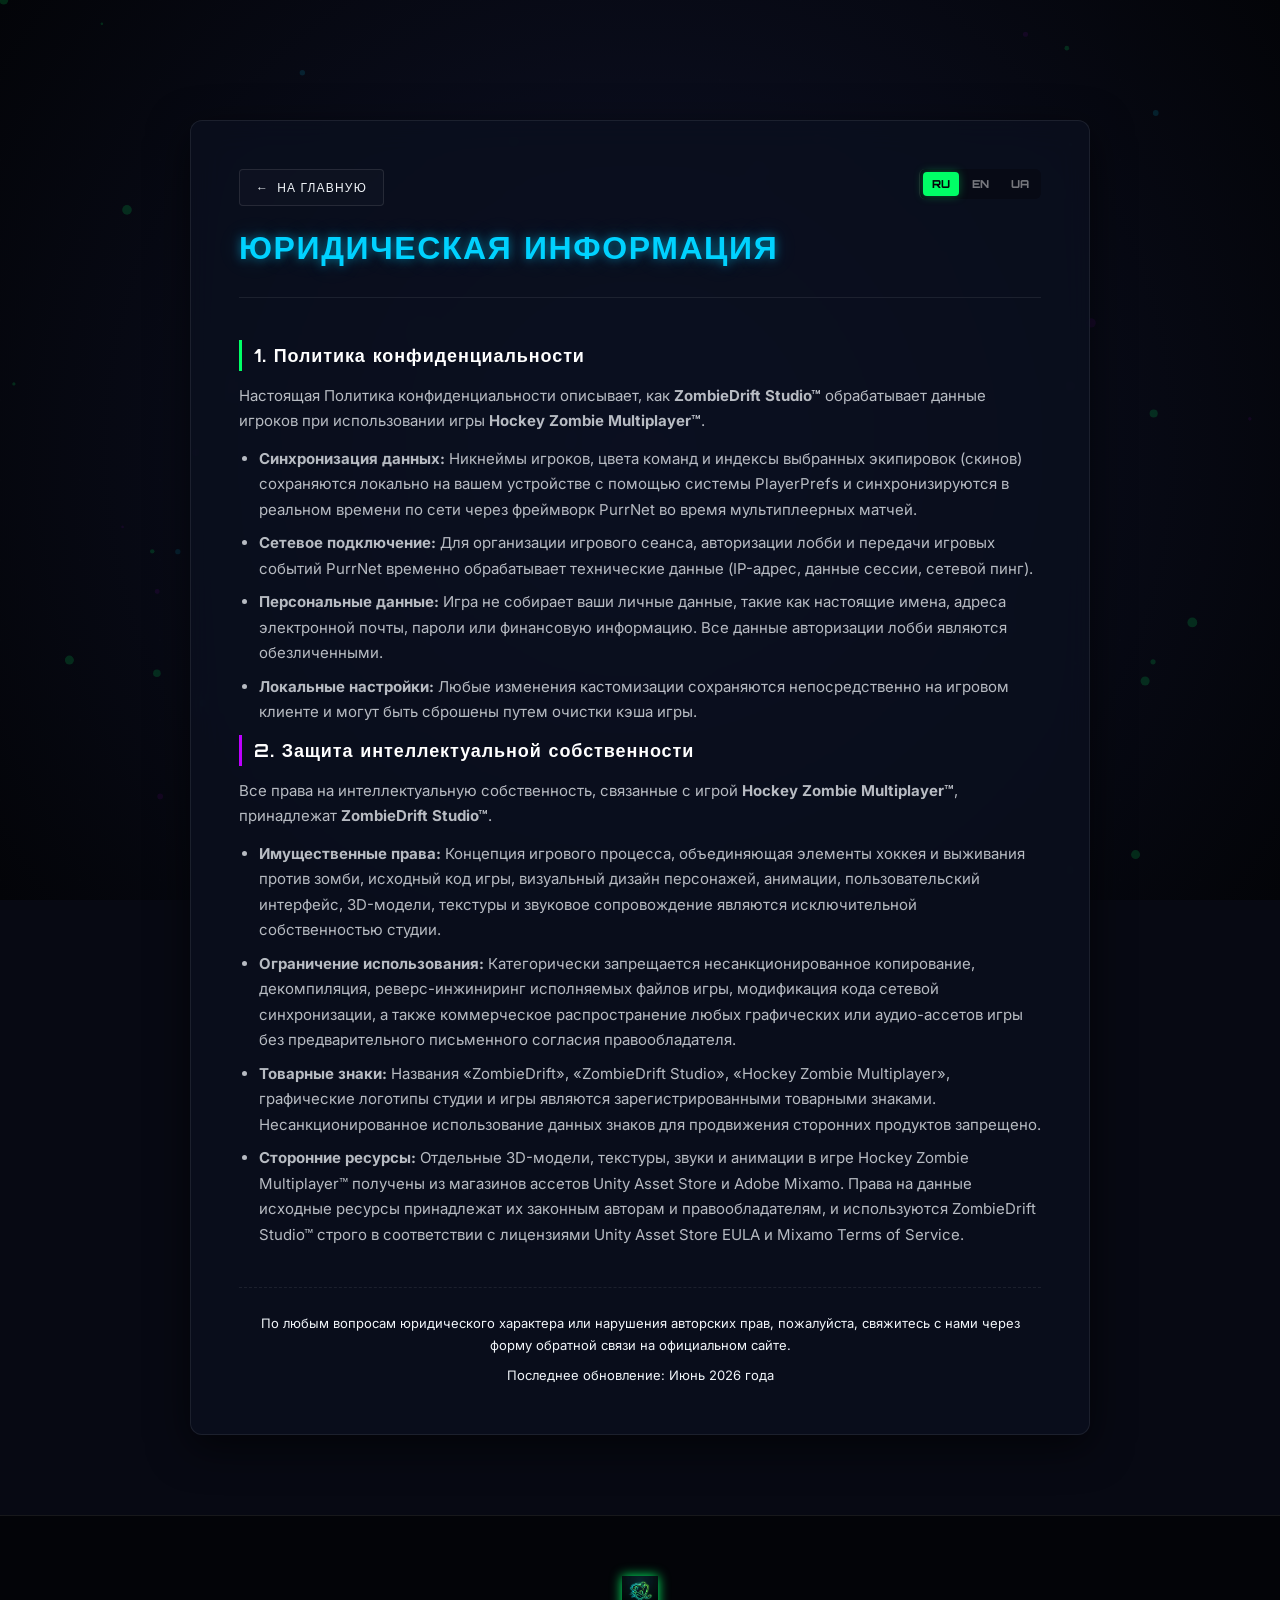
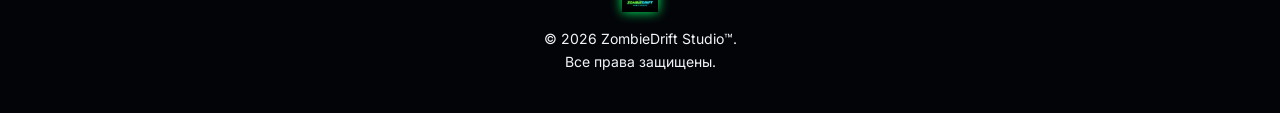
==== privacy.html @ 1a9c0e54 "feat: implement intellectual property protections and add privacy policy page" ====
<!DOCTYPE html>
<html lang="ru">
<head>
    <meta charset="UTF-8">
    <meta name="viewport" content="width=device-width, initial-scale=1.0">
    <title>ZombieDrift Studio | Privacy Policy & IP Protection</title>
    <meta name="description" content="Политика конфиденциальности и защита интеллектуальной собственности Hockey Zombie Multiplayer от ZombieDrift Studio.">
    <link rel="icon" type="image/png" href="assets/zombiedrift_logo.png">
    
    <!-- Google Fonts: Orbitron & Inter -->
    <link rel="preconnect" href="https://fonts.googleapis.com">
    <link rel="preconnect" href="https://fonts.gstatic.com" crossorigin>
    <link href="https://fonts.googleapis.com/css2?family=Inter:wght@300;400;500;600;700&family=Orbitron:wght@400;600;800;900&display=swap" rel="stylesheet">
    
    <link rel="stylesheet" href="style.css">
</head>
<body class="legal-body allow-select">
    <!-- Background Canvas for tech particle effect -->
    <canvas id="bg-canvas"></canvas>

    <main class="legal-section">
        <div class="container">
            <div class="legal-box">
                <!-- Header with Back Button and Language Switcher -->
                <div class="legal-header">
                    <div>
                        <a href="index.html" class="legal-nav-back">
                            ← <span data-lang-content="ru">На главную</span>
                            <span data-lang-content="en" style="display:none;">Back Home</span>
                            <span data-lang-content="ua" style="display:none;">На головну</span>
                        </a>
                        <h1 class="legal-header__title" style="margin-top: 16px;">
                            <span data-lang-content="ru">ЮРИДИЧЕСКАЯ <span>ИНФОРМАЦИЯ</span></span>
                            <span data-lang-content="en" style="display:none;">LEGAL <span>INFORMATION</span></span>
                            <span data-lang-content="ua" style="display:none;">ЮРИДИЧНА <span>ІНФОРМАЦІЯ</span></span>
                        </h1>
                    </div>
                    <div class="lang-switch-wrapper">
                        <button class="lang-btn active" data-lang="ru">RU</button>
                        <button class="lang-btn" data-lang="en">EN</button>
                        <button class="lang-btn" data-lang="ua">UA</button>
                    </div>
                </div>

                <!-- Russian Content -->
                <div class="legal-content" data-lang-content="ru">
                    <div class="legal-group">
                        <h3>1. Политика конфиденциальности</h3>
                        <p>Настоящая Политика конфиденциальности описывает, как <strong>ZombieDrift Studio™</strong> обрабатывает данные игроков при использовании игры <strong>Hockey Zombie Multiplayer™</strong>.</p>
                        <ul>
                            <li><strong>Синхронизация данных:</strong> Никнеймы игроков, цвета команд и индексы выбранных экипировок (скинов) сохраняются локально на вашем устройстве с помощью системы PlayerPrefs и синхронизируются в реальном времени по сети через фреймворк PurrNet во время мультиплеерных матчей.</li>
                            <li><strong>Сетевое подключение:</strong> Для организации игрового сеанса, авторизации лобби и передачи игровых событий PurrNet временно обрабатывает технические данные (IP-адрес, данные сессии, сетевой пинг).</li>
                            <li><strong>Персональные данные:</strong> Игра не собирает ваши личные данные, такие как настоящие имена, адреса электронной почты, пароли или финансовую информацию. Все данные авторизации лобби являются обезличенными.</li>
                            <li><strong>Локальные настройки:</strong> Любые изменения кастомизации сохраняются непосредственно на игровом клиенте и могут быть сброшены путем очистки кэша игры.</li>
                        </ul>
                    </div>

                    <div class="legal-group">
                        <h3 class="ip-title">2. Защита интеллектуальной собственности</h3>
                        <p>Все права на интеллектуальную собственность, связанные с игрой <strong>Hockey Zombie Multiplayer™</strong>, принадлежат <strong>ZombieDrift Studio™</strong>.</p>
                        <ul>
                            <li><strong>Имущественные права:</strong> Концепция игрового процесса, объединяющая элементы хоккея и выживания против зомби, исходный код игры, визуальный дизайн персонажей, анимации, пользовательский интерфейс, 3D-модели, текстуры и звуковое сопровождение являются исключительной собственностью студии.</li>
                            <li><strong>Ограничение использования:</strong> Категорически запрещается несанкционированное копирование, декомпиляция, реверс-инжиниринг исполняемых файлов игры, модификация кода сетевой синхронизации, а также коммерческое распространение любых графических или аудио-ассетов игры без предварительного письменного согласия правообладателя.</li>
                            <li><strong>Товарные знаки:</strong> Названия «ZombieDrift», «ZombieDrift Studio», «Hockey Zombie Multiplayer», графические логотипы студии и игры являются зарегистрированными товарными знаками. Несанкционированное использование данных знаков для продвижения сторонних продуктов запрещено.</li>
                            <li><strong>Сторонние ресурсы:</strong> Отдельные 3D-модели, текстуры, звуки и анимации в игре Hockey Zombie Multiplayer™ получены из магазинов ассетов Unity Asset Store и Adobe Mixamo. Права на данные исходные ресурсы принадлежат их законным авторам и правообладателям, и используются ZombieDrift Studio™ строго в соответствии с лицензиями Unity Asset Store EULA и Mixamo Terms of Service.</li>
                        </ul>
                    </div>

                    <div class="legal-footer-note">
                        <p>По любым вопросам юридического характера или нарушения авторских прав, пожалуйста, свяжитесь с нами через форму обратной связи на официальном сайте.</p>
                        <p style="margin-top: 8px;">Последнее обновление: Июнь 2026 года</p>
                    </div>
                </div>

                <!-- English Content -->
                <div class="legal-content" data-lang-content="en" style="display:none;">
                    <div class="legal-group">
                        <h3>1. Privacy Policy</h3>
                        <p>This Privacy Policy describes how <strong>ZombieDrift Studio™</strong> processes player data when using the game <strong>Hockey Zombie Multiplayer™</strong>.</p>
                        <ul>
                            <li><strong>Data Synchronization:</strong> Player nicknames, team colors, and skin indices are saved locally on your device using the PlayerPrefs system and synchronized in real-time across the network via the PurrNet framework during multiplayer matches.</li>
                            <li><strong>Network Connection:</strong> To organize the game session, authorize lobbies, and transmit gameplay events, PurrNet temporarily processes technical data (IP address, session data, network ping).</li>
                            <li><strong>Personal Data:</strong> The game does not collect personal identity information, such as real names, email addresses, passwords, or financial information. All lobby authentication details are anonymous.</li>
                            <li><strong>Local Settings:</strong> Any customization changes are stored directly on the game client and can be reset by clearing the game cache.</li>
                        </ul>
                    </div>

                    <div class="legal-group">
                        <h3 class="ip-title">2. Intellectual Property Protection</h3>
                        <p>All intellectual property rights associated with the game <strong>Hockey Zombie Multiplayer™</strong> belong exclusively to <strong>ZombieDrift Studio™</strong>.</p>
                        <ul>
                            <li><strong>Proprietary Rights:</strong> The gameplay concept combining hockey and zombie-survival mechanics, the game source code, visual character designs, animations, user interface, 3D models, textures, and audio tracks are the exclusive property of the studio.</li>
                            <li><strong>Restrictions:</strong> Unauthorized copying, decompilation, reverse-engineering of game binaries, modification of network synchronization code, and commercial distribution of any graphic or audio assets of the game without prior written consent are strictly prohibited.</li>
                            <li><strong>Trademarks:</strong> The names "ZombieDrift", "ZombieDrift Studio", "Hockey Zombie Multiplayer", and the graphical logos of the studio and the game are registered trademarks. Unauthorized usage of these marks for third-party products is prohibited.</li>
                            <li><strong>Third-Party Assets:</strong> Certain 3D models, textures, sounds, and animations in the game Hockey Zombie Multiplayer™ are sourced from the Unity Asset Store and Adobe Mixamo. The intellectual property rights to these individual base assets belong to their respective creators and rights holders, and are utilized by ZombieDrift Studio™ under the terms of the Unity Asset Store EULA and Mixamo Terms of Service.</li>
                        </ul>
                    </div>

                    <div class="legal-footer-note">
                        <p>For any legal inquiries or copyright infringement issues, please contact us via the contact form on the main website.</p>
                        <p style="margin-top: 8px;">Last updated: June 2026</p>
                    </div>
                </div>

                <!-- Ukrainian Content -->
                <div class="legal-content" data-lang-content="ua" style="display:none;">
                    <div class="legal-group">
                        <h3>1. Політика конфіденційності</h3>
                        <p>Ця Політика конфіденційності описує, як <strong>ZombieDrift Studio™</strong> обробляє дані гравців при використанні гри <strong>Hockey Zombie Multiplayer™</strong>.</p>
                        <ul>
                            <li><strong>Синхронізація даних:</strong> Нікнейми гравців, кольори команд та індекси обраних екіпірувань (скінів) зберігаються локально на вашому пристрої за допомогою системи PlayerPrefs та синхронізуються в реальному часі через мережу за допомогою фреймворку PurrNet під час мультиплеєрних матчів.</li>
                            <li><strong>Мережеве підключення:</strong> Для організації ігрового сеансу, авторизації лобі та передачі ігрових подій PurrNet тимчасово обробляє технічні дані (IP-адреса, дані сесії, мережевий пінг).</li>
                            <li><strong>Персональні дані:</strong> Гра не збирає ваші особисті дані, такі як справжні імена, адреси електронної пошти, паролі чи фінансову інформацію. Всі дані авторизації лобі є знеособленими.</li>
                            <li><strong>Локальні налаштування:</strong> Будь-які зміни кастомізації зберігаються безпосередньо на ігровому клієнті та можуть бути скинуті шляхом очищення кешу гри.</li>
                        </ul>
                    </div>

                    <div class="legal-group">
                        <h3 class="ip-title">2. Захист інтелектуальної власності</h3>
                        <p>Всі права на інтелектуальну власність, пов'язані з грою <strong>Hockey Zombie Multiplayer™</strong>, належать <strong>ZombieDrift Studio™</strong>.</p>
                        <ul>
                            <li><strong>Майнові права:</strong> Концепція ігрового процесу, що поєднує елементи хокею та виживання проти зомбі, вихідний код гри, візуальний дизайн персонажів, анімації, інтерфейс користувача, 3D-моделі, текстури та звуковий супровід є виключною власністю студії.</li>
                            <li><strong>Обмеження використання:</strong> Категорично забороняється несанкціоноване копіювання, декомпіляція, реверс-інжиніринг виконуваних файлів гри, модифікація коду мережевої синхронізації, а також комерційне розповсюдження будь-яких графічних або аудіо-асетів гри без попередньої письмової згоди правовласника.</li>
                            <li><strong>Товарні знаки:</strong> Назви «ZombieDrift», «ZombieDrift Studio», «Hockey Zombie Multiplayer», графічні логотипи студії та гри є зареєстрованими товарними знаками. Несанкціоноване використання цих знаків для просування сторонніх продуктів заборонено.</li>
                            <li><strong>Сторонні ресурси:</strong> Окремі 3D-моделі, текстури, звуки та анімації у грі Hockey Zombie Multiplayer™ отримані з магазинів асетів Unity Asset Store та Adobe Mixamo. Права на ці вихідні ресурси належать їхнім законним авторам та правовласникам, та використовуються ZombieDrift Studio™ строго відповідно до ліцензій Unity Asset Store EULA та Mixamo Terms of Service.</li>
                        </ul>
                    </div>

                    <div class="legal-footer-note">
                        <p>З будь-яких питань юридичного характеру або порушення авторських прав, будь ласка, зв'яжіться з нами через форму зворотного зв'язку на офіційному сайті.</p>
                        <p style="margin-top: 8px;">Останнє оновлення: Червень 2026 року</p>
                    </div>
                </div>

            </div>
        </div>
    </main>

    <!-- Footer -->
    <footer class="main-footer">
        <div class="container footer-container" style="grid-template-columns: 1fr; text-align: center; gap: 16px;">
            <div class="footer-brand" style="align-items: center;">
                <img src="assets/zombiedrift_logo.png" alt="ZombieDrift Studio" class="footer-logo">
                <p>&copy; 2026 ZombieDrift Studio™. <span data-lang-content="ru">Все права защищены.</span><span data-lang-content="en" style="display:none;">All rights reserved.</span><span data-lang-content="ua" style="display:none;">Всі права захищені.</span></p>
            </div>
        </div>
    </footer>

    <script>
        document.addEventListener('DOMContentLoaded', () => {
            /* Language Switcher */
            const buttons = document.querySelectorAll('.lang-btn');
            buttons.forEach(btn => {
                btn.addEventListener('click', () => {
                    buttons.forEach(b => b.classList.remove('active'));
                    btn.classList.add('active');
                    const lang = btn.getAttribute('data-lang');
                    
                    document.querySelectorAll('[data-lang-content]').forEach(elem => {
                        if (elem.getAttribute('data-lang-content') === lang) {
                            elem.style.display = 'block';
                        } else {
                            elem.style.display = 'none';
                        }
                    });
                });
            });
            
            // Sync with parent URL params
            const urlParams = new URLSearchParams(window.location.search);
            const startLang = urlParams.get('lang') || 'ru';
            const defaultBtn = document.querySelector(`.lang-btn[data-lang="${startLang}"]`) || document.querySelector('.lang-btn');
            if (defaultBtn) defaultBtn.click();
            
            /* Background Particle Canvas */
            const canvas = document.getElementById('bg-canvas');
            const ctx = canvas.getContext('2d');
            
            let particlesArray = [];
            const colors = [
                'rgba(0, 255, 102, 0.15)', // Neon Green
                'rgba(0, 210, 255, 0.12)', // Neon Cyan
                'rgba(189, 0, 255, 0.08)'  // Neon Magenta
            ];
            
            function setCanvasSize() {
                canvas.width = window.innerWidth;
                canvas.height = window.innerHeight;
            }
            setCanvasSize();
            window.addEventListener('resize', setCanvasSize);
            
            class Particle {
                constructor() {
                    this.x = Math.random() * canvas.width;
                    this.y = Math.random() * canvas.height;
                    this.size = Math.random() * 4 + 1;
                    this.speedX = Math.random() * 0.4 - 0.2;
                    this.speedY = Math.random() * 0.4 - 0.2;
                    this.color = colors[Math.floor(Math.random() * colors.length)];
                }
                
                update() {
                    this.x += this.speedX;
                    this.y += this.speedY;
                    
                    if (this.x > canvas.width) this.x = 0;
                    else if (this.x < 0) this.x = canvas.width;
                    
                    if (this.y > canvas.height) this.y = 0;
                    else if (this.y < 0) this.y = canvas.height;
                }
                
                draw() {
                    ctx.fillStyle = this.color;
                    ctx.beginPath();
                    ctx.arc(this.x, this.y, this.size, 0, Math.PI * 2);
                    ctx.fill();
                }
            }
            
            function initParticles() {
                particlesArray = [];
                const numberOfParticles = Math.floor((canvas.width * canvas.height) / 15000);
                for (let i = 0; i < numberOfParticles; i++) {
                    particlesArray.push(new Particle());
                }
            }
            initParticles();
            window.addEventListener('resize', initParticles);
            
            function animateParticles() {
                ctx.clearRect(0, 0, canvas.width, canvas.height);
                
                ctx.strokeStyle = 'rgba(255, 255, 255, 0.01)';
                ctx.lineWidth = 1;
                const gridSize = 80;
                for (let x = 0; x < canvas.width; x += gridSize) {
                    ctx.beginPath();
                    ctx.moveTo(x, 0);
                    ctx.lineTo(x, canvas.height);
                    ctx.stroke();
                }
                for (let y = 0; y < canvas.height; y += gridSize) {
                    ctx.beginPath();
                    ctx.moveTo(0, y);
                    ctx.lineTo(canvas.width, y);
                    ctx.stroke();
                }
                
                for (let i = 0; i < particlesArray.length; i++) {
                    particlesArray[i].update();
                    particlesArray[i].draw();
                }
                requestAnimationFrame(animateParticles);
            }
            animateParticles();
        });
    </script>
</body>
</html>
---- style.css ----
/* ==========================================================================
   ZOMBIEDRIFT STUDIO - DESIGN SYSTEM & STYLESHEET
   ========================================================================== */

/* --- Custom Variables & Theme Tokens --- */
:root {
    --bg-dark: #070913;
    --bg-darker: #030408;
    --bg-panel: rgba(13, 18, 36, 0.55);
    --bg-panel-hover: rgba(22, 30, 58, 0.7);
    --border-glass: 1px solid rgba(255, 255, 255, 0.08);
    --border-glass-active: 1px solid rgba(0, 255, 102, 0.4);
    --shadow-glass: 0 12px 40px 0 rgba(0, 0, 0, 0.6);
    
    /* Neon Colors */
    --neon-green: #00ff66;
    --neon-cyan: #00d2ff;
    --neon-magenta: #bd00ff;
    --neon-purple: #8200ff;
    --neon-gold: #ffcc00;
    
    /* Glow Effects */
    --glow-green: 0 0 10px rgba(0, 255, 102, 0.5), 0 0 25px rgba(0, 255, 102, 0.2);
    --glow-cyan: 0 0 10px rgba(0, 210, 255, 0.5), 0 0 25px rgba(0, 210, 255, 0.2);
    --glow-magenta: 0 0 10px rgba(189, 0, 255, 0.5), 0 0 25px rgba(189, 0, 255, 0.2);
    --glow-gold: 0 0 10px rgba(255, 204, 0, 0.5), 0 0 25px rgba(255, 204, 0, 0.2);
    
    /* Typography */
    --font-heading: 'Orbitron', -apple-system, BlinkMacSystemFont, "Segoe UI", Roboto, sans-serif;
    --font-body: 'Inter', -apple-system, BlinkMacSystemFont, "Segoe UI", Roboto, sans-serif;
    
    /* Layout Constants */
    --container-width: 1200px;
    --header-height: 80px;
    
    /* Custom Swatch Colors (Used by Player Customizer) */
    --player-color: #00ff66;
    --player-visor-color: #00ff66;
}

/* --- Base & Reset Styles --- */
* {
    box-sizing: border-box;
    margin: 0;
    padding: 0;
}

html {
    scroll-behavior: smooth;
}

body {
    background-color: var(--bg-dark);
    color: #f1f5f9;
    font-family: var(--font-body);
    font-size: 16px;
    line-height: 1.6;
    overflow-x: hidden;
    position: relative;
}

/* Custom Scrollbar */
::-webkit-scrollbar {
    width: 8px;
}
::-webkit-scrollbar-track {
    background: var(--bg-darker);
}
::-webkit-scrollbar-thumb {
    background: #1b223c;
    border-radius: 4px;
}
::-webkit-scrollbar-thumb:hover {
    background: var(--neon-green);
}

/* Background Particle Canvas */
#bg-canvas {
    position: fixed;
    top: 0;
    left: 0;
    width: 100vw;
    height: 100vh;
    z-index: -1;
    pointer-events: none;
    background: radial-gradient(circle at 50% 50%, #0f132a 0%, var(--bg-darker) 100%);
}

/* Typography Presets */
h1, h2, h3, h4, h5, h6 {
    font-family: var(--font-heading);
    font-weight: 700;
    letter-spacing: 0.05em;
    color: #ffffff;
}

a {
    color: inherit;
    text-decoration: none;
}

ul {
    list-style: none;
}

img {
    max-width: 100%;
    height: auto;
    display: block;
}

.container {
    max-width: var(--container-width);
    margin: 0 auto;
    padding: 0 24px;
    position: relative;
    z-index: 1;
}

/* --- Glowing Effects & Text --- */
.highlight-text {
    color: var(--neon-green);
    text-shadow: var(--glow-green);
}

.text-neon-cyan {
    color: var(--neon-cyan);
    text-shadow: var(--glow-cyan);
}

.text-neon-green {
    color: var(--neon-green);
    text-shadow: var(--glow-green);
}

.text-neon-magenta {
    color: var(--neon-magenta);
    text-shadow: var(--glow-magenta);
}

/* --- Common Components (Buttons & Panels) --- */
.btn {
    display: inline-flex;
    align-items: center;
    justify-content: center;
    font-family: var(--font-heading);
    font-size: 13px;
    font-weight: 600;
    text-transform: uppercase;
    letter-spacing: 0.1em;
    padding: 13px 26px;
    border-radius: 4px;
    cursor: pointer;
    transition: all 0.3s cubic-bezier(0.4, 0, 0.2, 1);
    border: none;
    outline: none;
    text-align: center;
}

.btn-sm {
    padding: 10px 18px;
    font-size: 11px;
}

.btn-primary {
    background-color: var(--neon-green);
    color: var(--bg-darker);
    box-shadow: 0 0 15px rgba(0, 255, 102, 0.3);
}

.btn-primary:hover {
    background-color: #ffffff;
    box-shadow: 0 0 25px rgba(255, 255, 255, 0.5);
    transform: translateY(-2px);
}

.btn-secondary {
    background-color: transparent;
    color: #ffffff;
    border: 1px solid rgba(255, 255, 255, 0.2);
}

.btn-secondary:hover {
    border-color: var(--neon-cyan);
    color: var(--neon-cyan);
    box-shadow: 0 0 15px rgba(0, 210, 255, 0.2);
    transform: translateY(-2px);
}

.btn-disabled {
    opacity: 0.5;
    cursor: not-allowed !important;
    pointer-events: none;
}

.btn-hidden {
    display: none !important;
}

.glass-panel {
    background: var(--bg-panel);
    backdrop-filter: blur(12px);
    -webkit-backdrop-filter: blur(12px);
    border: var(--border-glass);
    border-radius: 8px;
    box-shadow: var(--shadow-glass);
    transition: border 0.3s, transform 0.3s;
}

/* --- Floating Pill Navigation (W&P Style) --- */
.site-nav {
    position: fixed;
    top: 20px;
    left: 50%;
    transform: translateX(-50%);
    width: calc(100% - 40px);
    max-width: 960px;
    background: rgba(7, 9, 19, 0.82);
    backdrop-filter: blur(14px);
    -webkit-backdrop-filter: blur(14px);
    border: 1px solid rgba(255, 255, 255, 0.08);
    border-radius: 40px;
    padding: 12px 28px;
    display: flex;
    justify-content: space-between;
    align-items: center;
    z-index: 1000;
}

.site-nav__brand {
    display: flex;
    align-items: center;
    gap: 10px;
    font-family: var(--font-heading);
    font-weight: 900;
    font-size: 1rem;
    letter-spacing: 2px;
    color: #ffffff;
    transition: color 0.3s;
    white-space: nowrap;
}

.site-nav__logo {
    width: 32px;
    height: 32px;
    filter: drop-shadow(0 0 6px var(--neon-green));
}

.brand-zombie {
    color: #ffffff;
    transition: color 0.3s;
}

.brand-drift {
    color: var(--neon-green);
    text-shadow: var(--glow-green);
    transition: color 0.3s;
}

.site-nav__brand:hover .brand-zombie {
    color: var(--neon-cyan);
}

.site-nav__brand:hover .brand-drift {
    color: #ffffff;
    text-shadow: none;
}

.site-nav__links {
    display: flex;
    align-items: center;
    gap: 20px;
}

.nav-link {
    font-family: var(--font-heading);
    font-size: 0.8rem;
    font-weight: 600;
    text-transform: uppercase;
    letter-spacing: 0.08em;
    color: rgba(255, 255, 255, 0.5);
    transition: color 0.3s;
    position: relative;
    padding: 6px 0;
    white-space: nowrap;
}

.nav-link:hover {
    color: #ffffff;
}

.nav-text-desktop {
    display: inline;
}

.nav-text-mobile {
    display: none;
}

/* Language Switcher inside Nav */
.lang-switch-wrapper {
    display: flex;
    gap: 4px;
    border-left: 1px solid rgba(255, 255, 255, 0.1);
    padding-left: 16px;
    margin-left: 4px;
    background: rgba(0, 0, 0, 0.25);
    border-radius: 6px;
    padding: 3px 3px 3px 3px;
}

.lang-btn {
    background: transparent;
    border: none;
    color: rgba(255, 255, 255, 0.45);
    font-family: var(--font-heading);
    font-size: 11px;
    font-weight: 800;
    padding: 5px 9px;
    border-radius: 4px;
    cursor: pointer;
    transition: all 0.25s ease;
}

.lang-btn:hover {
    color: #ffffff;
    background: rgba(255, 255, 255, 0.06);
}

.lang-btn.active {
    background: var(--neon-green);
    color: var(--bg-darker);
    box-shadow: 0 0 10px rgba(0, 255, 102, 0.35);
}

/* Hamburger Toggle Button */
.menu-toggle {
    display: none;
    flex-direction: column;
    justify-content: space-between;
    width: 24px;
    height: 16px;
    background: transparent;
    border: none;
    cursor: pointer;
    padding: 0;
    z-index: 1001;
}

.menu-toggle span {
    display: block;
    width: 100%;
    height: 2px;
    background-color: #ffffff;
    transition: all 0.3s cubic-bezier(0.25, 0.8, 0.25, 1);
    transform-origin: center;
}

/* Animate Hamburger into X when active */
.menu-toggle.active span:nth-child(1) {
    transform: translateY(7px) rotate(45deg);
}
.menu-toggle.active span:nth-child(2) {
    opacity: 0;
}
.menu-toggle.active span:nth-child(3) {
    transform: translateY(-7px) rotate(-45deg);
}

/* Fade-in Animations */
.fade-in {
    opacity: 0;
    transform: translateY(20px);
    animation: fadeUp 0.6s ease forwards;
}

/* Prevents conflict between translateX centering and fadeUp translateY */
.site-nav.fade-in {
    opacity: 0;
    transform: translate(-50%, 30px);
    animation: navFadeUp 0.7s ease forwards;
}

@keyframes fadeUp {
    to {
        opacity: 1;
        transform: translateY(0);
    }
}

@keyframes navFadeUp {
    to {
        opacity: 1;
        transform: translate(-50%, 0);
    }
}

/* --- Hero Section --- */
.hero-section {
    padding: 160px 0 80px 0;
    position: relative;
    overflow: hidden;
}

.hero-glow {
    position: absolute;
    top: 20%;
    right: 10%;
    width: 400px;
    height: 400px;
    background: radial-gradient(circle, rgba(0, 255, 102, 0.08) 0%, rgba(0, 210, 255, 0.04) 50%, rgba(0,0,0,0) 100%);
    z-index: 0;
    filter: blur(40px);
}

.hero-container {
    display: grid;
    grid-template-columns: 1.1fr 0.9fr;
    gap: 48px;
    align-items: center;
}

.hero-content {
    display: flex;
    flex-direction: column;
    gap: 20px;
}

.hero-tagline {
    font-family: var(--font-heading);
    font-size: 13px;
    font-weight: 700;
    text-transform: uppercase;
    letter-spacing: 0.2em;
    color: var(--neon-cyan);
    text-shadow: var(--glow-cyan);
}

.hero-title {
    font-size: 48px;
    line-height: 1.1;
    font-weight: 900;
}

.hero-desc {
    color: var(--text-muted);
    font-size: 17px;
    max-width: 540px;
}

.hero-buttons {
    display: flex;
    flex-wrap: wrap;
    gap: 16px;
    margin-top: 12px;
}

.hero-visual {
    display: flex;
    justify-content: center;
    position: relative;
    width: 100%;
}

.image-wrapper {
    position: relative;
    border-radius: 8px;
    padding: 6px;
    background: linear-gradient(135deg, var(--neon-green) 0%, var(--neon-cyan) 100%);
    box-shadow: 0 20px 50px rgba(0, 0, 0, 0.6);
    max-width: 100%;
}

.hero-img {
    border-radius: 4px;
    width: 100%;
    object-fit: cover;
}

.neon-border-glow {
    position: absolute;
    top: 0;
    left: 0;
    width: 100%;
    height: 100%;
    border-radius: 8px;
    box-shadow: 0 0 30px rgba(0, 255, 102, 0.2);
    animation: pulseGlow 4s infinite alternate;
    pointer-events: none;
}

/* --- Sections Commons --- */
section {
    padding: 80px 0;
}

.section-header {
    text-align: center;
    max-width: 700px;
    margin: 0 auto 50px auto;
    display: flex;
    flex-direction: column;
    gap: 12px;
}

.section-tag {
    font-family: var(--font-heading);
    font-size: 12px;
    font-weight: 700;
    text-transform: uppercase;
    letter-spacing: 0.2em;
    color: var(--neon-magenta);
    text-shadow: var(--glow-magenta);
}

.section-title {
    font-size: 36px;
    font-weight: 800;
    line-height: 1.2;
}

.section-subtitle {
    color: var(--text-muted);
    font-size: 16px;
}

/* --- About Game Section --- */
.features-grid {
    display: grid;
    grid-template-columns: repeat(3, 1fr);
    gap: 32px;
}

.feature-card {
    background: var(--bg-panel);
    backdrop-filter: blur(8px);
    border: var(--border-glass);
    border-radius: 8px;
    padding: 40px 24px;
    text-align: center;
    transition: all 0.3s ease;
    display: flex;
    flex-direction: column;
    align-items: center;
    gap: 16px;
}

.feature-card:hover {
    transform: translateY(-8px);
    border-color: rgba(0, 255, 102, 0.3);
    box-shadow: 0 10px 30px rgba(0, 255, 102, 0.1);
}

.card-icon {
    width: 64px;
    height: 64px;
    border-radius: 50%;
    display: flex;
    align-items: center;
    justify-content: center;
    font-size: 28px;
    background: rgba(255, 255, 255, 0.03);
    border: 1px dashed rgba(255, 255, 255, 0.1);
    position: relative;
}

.feature-card:hover .card-icon {
    background: rgba(0, 255, 102, 0.05);
    border: 1px dashed var(--neon-green);
    box-shadow: var(--glow-green);
}

/* Emojis placement */
.icon-pvp::before { content: "🏒"; }
.icon-jumper::before { content: "🧟"; }
.icon-horde::before { content: "💀"; }

.card-title {
    font-size: 18px;
    font-weight: 600;
}

.card-desc {
    color: var(--text-muted);
    font-size: 14px;
}

/* --- Interactive Chess Phase Simulator --- */
.chess-phase-section {
    position: relative;
}

.section-glow {
    position: absolute;
    top: 50%;
    left: 50%;
    transform: translate(-50%, -50%);
    width: 600px;
    height: 400px;
    background: radial-gradient(circle, rgba(189, 0, 255, 0.05) 0%, rgba(0,0,0,0) 70%);
    z-index: 0;
    pointer-events: none;
}

.chess-simulator-box {
    background: rgba(10, 15, 30, 0.8);
    backdrop-filter: blur(16px);
    border: var(--border-glass);
    border-radius: 12px;
    padding: 40px;
    box-shadow: var(--shadow-glass);
    display: flex;
    flex-direction: column;
    align-items: center;
    gap: 32px;
    z-index: 1;
    position: relative;
    width: 100%;
}

.simulator-intro {
    text-align: center;
    max-width: 600px;
}

.simulator-intro h3 {
    font-size: 20px;
    margin-bottom: 8px;
}

.simulator-intro p {
    color: var(--text-muted);
    font-size: 14px;
}

.cards-container {
    display: flex;
    justify-content: center;
    gap: 20px;
    width: 100%;
    max-width: 800px;
}

.chess-card {
    flex: 1;
    min-width: 140px;
    max-width: 220px;
    height: 280px;
    cursor: pointer;
    perspective: 1000px;
}

.card-inner {
    position: relative;
    width: 100%;
    height: 100%;
    background: #0f1426;
    border: 1px solid rgba(255, 255, 255, 0.05);
    border-radius: 10px;
    padding: 24px 12px;
    display: flex;
    flex-direction: column;
    align-items: center;
    justify-content: space-between;
    transition: all 0.4s cubic-bezier(0.25, 0.8, 0.25, 1);
    box-shadow: 0 4px 20px rgba(0, 0, 0, 0.4);
    overflow: hidden;
}

.card-accent {
    position: absolute;
    top: 0;
    left: 0;
    width: 100%;
    height: 4px;
}

.accent-attack { background-color: var(--neon-magenta); }
.accent-control { background-color: var(--neon-cyan); }
.accent-defense { background-color: var(--neon-green); }

.card-glow {
    position: absolute;
    top: 0;
    left: 0;
    width: 100%;
    height: 100%;
    opacity: 0;
    pointer-events: none;
    transition: opacity 0.3s;
    box-shadow: inset 0 0 20px rgba(255, 255, 255, 0.05);
}

.chess-card:hover .card-inner {
    transform: translateY(-8px);
    border-color: rgba(255, 255, 255, 0.2);
    box-shadow: 0 15px 35px rgba(0, 0, 0, 0.6);
}

/* Selected State */
.chess-card.selected .card-inner {
    transform: translateY(-10px) scale(1.03);
    box-shadow: 0 15px 40px rgba(0, 0, 0, 0.8);
}

.chess-card.selected .card-inner .card-glow {
    opacity: 1;
}

.chess-card.selected[data-card="attack"] .card-inner { border-color: var(--neon-magenta); box-shadow: 0 0 25px rgba(189, 0, 255, 0.3); }
.chess-card.selected[data-card="control"] .card-inner { border-color: var(--neon-cyan); box-shadow: 0 0 25px rgba(0, 210, 255, 0.3); }
.chess-card.selected[data-card="defense"] .card-inner { border-color: var(--neon-green); box-shadow: 0 0 25px rgba(0, 255, 102, 0.3); }

.card-type {
    font-size: 15px;
    letter-spacing: 0.15em;
}

.card-icon-illustration {
    font-size: 48px;
    margin: 12px 0;
    transition: transform 0.3s;
}

.chess-card:hover .card-icon-illustration {
    transform: scale(1.1);
}

.card-benefit {
    font-size: 11px;
    text-align: center;
    color: var(--text-muted);
    line-height: 1.4;
}

.card-benefit small {
    display: block;
    margin-top: 4px;
    color: #ffffff;
    font-weight: 600;
}

.sim-controls {
    display: flex;
    gap: 16px;
}

/* CRT Screen Output Box */
.simulator-screen {
    width: 100%;
    max-width: 640px;
    background: #040810;
    border: 2px solid #14203d;
    border-radius: 6px;
    padding: 24px;
    position: relative;
    overflow: hidden;
    display: flex;
    flex-direction: column;
    align-items: center;
    gap: 16px;
}

/* CRT Screen FX */
.simulator-screen::before {
    content: " ";
    display: block;
    position: absolute;
    top: 0; left: 0; bottom: 0; right: 0;
    background: linear-gradient(rgba(18, 16, 16, 0) 50%, rgba(0, 0, 0, 0.25) 50%), linear-gradient(90deg, rgba(255, 0, 0, 0.06), rgba(0, 255, 0, 0.02), rgba(0, 0, 255, 0.06));
    z-index: 2;
    background-size: 100% 4px, 6px 100%;
    pointer-events: none;
}

.screen-layout {
    display: flex;
    align-items: center;
    justify-content: space-between;
    width: 100%;
    z-index: 1;
    gap: 12px;
}

.player-slot, .opponent-slot {
    flex: 1;
    display: flex;
    flex-direction: column;
    align-items: center;
    gap: 8px;
}

.player-slot h5, .opponent-slot h5 {
    font-size: 11px;
    color: var(--text-muted);
    text-transform: uppercase;
    letter-spacing: 0.1em;
    text-align: center;
}

.slot-visual {
    width: 100%;
    max-width: 160px;
    height: 50px;
    background: #0a0d18;
    border: 1px solid rgba(255, 255, 255, 0.05);
    border-radius: 4px;
    display: flex;
    align-items: center;
    justify-content: center;
    font-family: var(--font-heading);
    font-size: 13px;
    font-weight: bold;
    letter-spacing: 0.05em;
    transition: all 0.3s;
    text-align: center;
    padding: 0 8px;
}

.vs-divider {
    font-family: var(--font-heading);
    font-size: 18px;
    font-weight: 900;
    color: rgba(255, 255, 255, 0.15);
    padding: 0 8px;
}

.screen-result {
    font-family: var(--font-heading);
    font-size: 13px;
    text-align: center;
    padding: 12px;
    width: 100%;
    background: rgba(255, 255, 255, 0.02);
    border-top: 1px dashed rgba(255, 255, 255, 0.08);
    color: var(--text-muted);
    z-index: 1;
    min-height: 48px;
    display: flex;
    align-items: center;
    justify-content: center;
    line-height: 1.5;
}

/* --- Player Customizer Section --- */
.customizer-grid {
    display: grid;
    grid-template-columns: 1fr 1fr;
    gap: 40px;
    align-items: stretch;
}

.config-panel {
    padding: 40px;
    display: flex;
    flex-direction: column;
    gap: 24px;
}

.config-panel h3 {
    font-size: 20px;
    margin-bottom: -10px;
    border-left: 3px solid var(--neon-green);
    padding-left: 12px;
}

.input-group, .color-picker-group, .skin-selector-group {
    display: flex;
    flex-direction: column;
    gap: 8px;
}

.input-group label, .color-picker-group label, .skin-selector-group label {
    font-size: 12px;
    font-family: var(--font-heading);
    text-transform: uppercase;
    letter-spacing: 0.1em;
    color: var(--text-muted);
}

.config-panel input[type="text"] {
    background: rgba(0, 0, 0, 0.3);
    border: 1px solid rgba(255, 255, 255, 0.1);
    padding: 12px 16px;
    border-radius: 4px;
    color: #ffffff;
    font-family: var(--font-body);
    font-size: 15px;
    transition: all 0.3s;
}

.config-panel input[type="text"]:focus {
    border-color: var(--neon-green);
    box-shadow: 0 0 10px rgba(0, 255, 102, 0.25);
    outline: none;
}

.color-options {
    display: flex;
    flex-wrap: wrap;
    gap: 12px;
}

.color-btn {
    width: 38px;
    height: 38px;
    border-radius: 50%;
    cursor: pointer;
    border: 2px solid transparent;
    transition: transform 0.2s, border-color 0.2s;
}

.color-btn:hover {
    transform: scale(1.1);
}

.color-btn.active {
    border-color: #ffffff;
    box-shadow: 0 0 12px rgba(255, 255, 255, 0.3);
}

.custom-select {
    background: rgba(0, 0, 0, 0.3);
    border: 1px solid rgba(255, 255, 255, 0.1);
    padding: 12px;
    border-radius: 4px;
    color: #ffffff;
    font-family: var(--font-body);
    font-size: 14px;
    cursor: pointer;
    outline: none;
    transition: all 0.3s;
    width: 100%;
}

.custom-select:focus {
    border-color: var(--neon-cyan);
}

/* Customizer Preview Box */
.preview-panel {
    padding: 40px;
    display: flex;
    justify-content: center;
    align-items: center;
    position: relative;
    overflow: hidden;
}

.jersey-preview {
    display: flex;
    flex-direction: column;
    align-items: center;
    width: 100%;
    max-width: 300px;
    gap: 20px;
}

.nameplate {
    background: rgba(0, 0, 0, 0.8);
    border: 1.5px solid var(--player-color);
    box-shadow: 0 0 15px var(--player-color);
    padding: 6px 20px;
    font-family: var(--font-heading);
    font-size: 13px;
    font-weight: bold;
    text-transform: uppercase;
    letter-spacing: 0.15em;
    border-radius: 4px;
    color: #ffffff;
    min-width: 140px;
    text-align: center;
    transition: all 0.3s;
}

.player-svg-container {
    width: 100%;
    max-width: 200px;
    height: auto;
    aspect-ratio: 200/280;
}

/* SVG Fill Customizations */
#player-jersey {
    fill: var(--player-color);
    transition: fill 0.3s ease;
}

#player-visor {
    fill: var(--player-visor-color);
    transition: fill 0.3s ease;
}

#player-armor {
    fill: var(--player-color);
    filter: brightness(0.85);
    transition: fill 0.3s ease;
}

.custom-status {
    font-family: var(--font-heading);
    font-size: 10px;
    letter-spacing: 0.1em;
    color: var(--text-muted);
    display: flex;
    align-items: center;
    gap: 6px;
}

.pulse-indicator {
    width: 6px;
    height: 6px;
    border-radius: 50%;
    background-color: var(--neon-green);
    box-shadow: var(--glow-green);
    animation: blinkIndicator 1.5s infinite;
}

/* --- Roadmap / Devlog Section --- */
.roadmap-timeline {
    position: relative;
    max-width: 800px;
    margin: 0 auto;
    padding-left: 40px;
}

.roadmap-timeline::before {
    content: '';
    position: absolute;
    left: 10px;
    top: 5px;
    bottom: 5px;
    width: 2px;
    background: rgba(255, 255, 255, 0.05);
}

.timeline-item {
    position: relative;
    margin-bottom: 40px;
}

.timeline-item:last-child {
    margin-bottom: 0;
}

.timeline-badge {
    position: absolute;
    left: -40px;
    top: 6px;
    width: 22px;
    height: 22px;
    border-radius: 50%;
    background: #121829;
    border: 2px solid rgba(255, 255, 255, 0.15);
    display: flex;
    align-items: center;
    justify-content: center;
    font-size: 11px;
    color: var(--text-muted);
    z-index: 2;
    transition: all 0.3s;
}

.timeline-content {
    padding: 24px;
}

.timeline-date {
    font-family: var(--font-heading);
    font-size: 11px;
    font-weight: 700;
    letter-spacing: 0.1em;
    color: var(--text-muted);
    margin-bottom: 6px;
    display: inline-block;
}

.timeline-content h4 {
    font-size: 16px;
    margin-bottom: 8px;
}

.timeline-content p {
    font-size: 14px;
    color: var(--text-muted);
}

/* State Modifiers */
.timeline-item.completed .timeline-badge {
    background: var(--neon-green);
    border-color: var(--neon-green);
    color: var(--bg-darker);
    box-shadow: var(--glow-green);
}
.timeline-item.completed .timeline-content {
    border-left: 2px solid var(--neon-green);
}

.timeline-item.active .timeline-badge {
    background: var(--neon-cyan);
    border-color: var(--neon-cyan);
    color: var(--bg-darker);
    box-shadow: var(--glow-cyan);
}
.timeline-item.active .timeline-content {
    border-left: 2px solid var(--neon-cyan);
}

.animate-pulse-border {
    animation: borderPulse 2s infinite alternate;
}

/* --- Contact Section --- */
.contact-section {
    position: relative;
}

.contact-glow {
    position: absolute;
    top: 50%;
    left: 10%;
    width: 400px;
    height: 400px;
    background: radial-gradient(circle, rgba(189, 0, 255, 0.04) 0%, rgba(0,0,0,0) 70%);
    z-index: 0;
    filter: blur(40px);
}

.contact-box {
    max-width: 800px;
    margin: 0 auto;
    padding: 48px;
}

.contact-form {
    display: flex;
    flex-direction: column;
    gap: 24px;
}

.form-row {
    display: flex;
    gap: 24px;
}

.form-col {
    flex: 1;
    display: flex;
    flex-direction: column;
    gap: 8px;
}

.form-group {
    display: flex;
    flex-direction: column;
    gap: 8px;
}

.contact-form label {
    font-size: 12px;
    font-family: var(--font-heading);
    text-transform: uppercase;
    letter-spacing: 0.1em;
    color: var(--text-muted);
}

.contact-form input, .contact-form textarea {
    background: rgba(0, 0, 0, 0.3);
    border: 1px solid rgba(255, 255, 255, 0.1);
    padding: 12px 16px;
    border-radius: 4px;
    color: #ffffff;
    font-family: var(--font-body);
    font-size: 15px;
    transition: all 0.3s;
}

.contact-form input:focus, .contact-form textarea:focus {
    border-color: var(--neon-magenta);
    box-shadow: 0 0 10px rgba(189, 0, 255, 0.25);
    outline: none;
}

.form-feedback-message {
    padding: 12px 16px;
    border-radius: 4px;
    font-size: 14px;
    margin-top: 12px;
    text-align: center;
}

.form-feedback-message.success {
    background: rgba(0, 255, 102, 0.1);
    border: 1px solid var(--neon-green);
    color: var(--neon-green);
}

.form-feedback-message.error {
    background: rgba(255, 0, 0, 0.1);
    border: 1px solid #ff0000;
    color: #ff3333;
}

.hidden {
    display: none;
}

/* --- Footer --- */
.main-footer {
    background: var(--bg-darker);
    border-top: var(--border-glass);
    padding: 60px 0 40px 0;
}

.footer-container {
    display: grid;
    grid-template-columns: 1.5fr 1fr 1.5fr;
    gap: 48px;
    font-size: 14px;
    color: var(--text-muted);
}

.footer-brand {
    display: flex;
    flex-direction: column;
    gap: 16px;
}

.footer-logo {
    width: 36px;
    height: 36px;
    filter: drop-shadow(0 0 6px var(--neon-green));
}

.footer-links h4 {
    font-size: 14px;
    color: #ffffff;
    margin-bottom: 16px;
    text-transform: uppercase;
}

.footer-links ul {
    display: flex;
    flex-direction: column;
    gap: 12px;
}

.footer-links a:hover {
    color: #ffffff;
}

.footer-credits {
    display: flex;
    flex-direction: column;
    gap: 12px;
    text-align: right;
}

/* --- Keyframe Animations --- */
@keyframes pulseGlow {
    0% {
        box-shadow: 0 0 15px rgba(0, 255, 102, 0.15);
    }
    100% {
        box-shadow: 0 0 35px rgba(0, 255, 102, 0.35);
    }
}

@keyframes blinkIndicator {
    0%, 100% { opacity: 1; }
    50% { opacity: 0.3; }
}

@keyframes borderPulse {
    0% {
        border-color: rgba(0, 210, 255, 0.2);
        box-shadow: 0 8px 32px 0 rgba(0, 0, 0, 0.37);
    }
    100% {
        border-color: rgba(0, 210, 255, 0.5);
        box-shadow: 0 8px 32px 0 rgba(0, 210, 255, 0.15);
    }
}

/* ==========================================
   MEDIA QUERIES (RESPONSIVENESS)
   ========================================== */

/* iPad and Medium Tablets Portrait (Up to 1024px) */
@media (max-width: 1024px) {
    section {
        padding: 50px 0;
    }
    
    .hero-section {
        padding: 120px 0 60px 0;
    }
    
    .hero-container {
        gap: 32px;
    }
    
    .hero-title {
        font-size: 40px;
    }
    
    .features-grid {
        gap: 20px;
    }
    
    .chess-simulator-box {
        padding: 32px;
    }
    
    .config-panel, .preview-panel {
        padding: 32px;
    }
}

/* Tablet Landscape and Navigation Wrapping Breakpoint (Up to 992px) */
@media (max-width: 992px) {
    /* Header Overlay Navigation Menu on Mobile/Tablets */
    .main-header {
        height: 70px;
    }
    
    .header-container {
        height: 100%;
        flex-direction: row;
        justify-content: space-between;
        align-items: center;
        position: relative;
    }
    
    .menu-toggle {
        display: flex;
    }
    
    /* Navigation Drawer overlay */
    .main-nav {
        position: fixed;
        top: 70px;
        left: -100%;
        width: 100%;
        height: calc(100vh - 70px);
        background: rgba(5, 7, 15, 0.98);
        backdrop-filter: blur(24px);
        -webkit-backdrop-filter: blur(24px);
        transition: left 0.35s cubic-bezier(0.4, 0, 0.2, 1);
        z-index: 98;
        padding: 40px 24px;
        display: flex;
        flex-direction: column;
        align-items: center;
        justify-content: flex-start;
        gap: 40px;
    }
    
    .main-nav.active {
        left: 0;
    }
    
    .main-nav ul {
        flex-direction: column;
        align-items: center;
        gap: 24px;
        width: 100%;
    }
    
    .nav-link {
        font-size: 18px;
        padding: 4px 0;
    }
    
    /* Actions slideout overlay stacked below */
    .header-actions {
        position: fixed;
        top: 360px; /* Stacks below menu list items */
        left: -100%;
        width: 100%;
        display: flex;
        flex-direction: column;
        align-items: center;
        gap: 24px;
        transition: left 0.35s cubic-bezier(0.4, 0, 0.2, 1);
        z-index: 99;
        padding: 0 24px;
    }
    
    .header-actions.active {
        left: 0;
    }
    
    /* Animate Hamburger Bars into 'X' when active */
    .menu-toggle.active span:nth-child(1) {
        transform: translateY(8px) rotate(45deg);
    }
    .menu-toggle.active span:nth-child(2) {
        opacity: 0;
    }
    .menu-toggle.active span:nth-child(3) {
        transform: translateY(-8px) rotate(-45deg);
    }

    /* Page Layout wrapping rules */
    .hero-section {
        padding: 110px 0 60px 0;
    }
    
    .hero-container {
        grid-template-columns: 1fr;
        text-align: center;
        gap: 32px;
    }
    
    .hero-desc {
        margin: 0 auto;
    }
    
    .hero-buttons {
        justify-content: center;
    }
    
    .features-grid {
        grid-template-columns: 1fr;
        max-width: 500px;
        margin: 0 auto;
    }
    
    .customizer-grid {
        grid-template-columns: 1fr;
        gap: 24px;
        max-width: 600px;
        margin: 0 auto;
    }
    
    .preview-panel {
        order: -1; /* Customizer preview on top on mobile */
    }
    
    .footer-container {
        grid-template-columns: 1fr;
        gap: 32px;
        text-align: center;
    }
    
    .footer-credits {
        text-align: center;
    }
    
    .cards-container {
        flex-direction: column;
        align-items: center;
        gap: 16px;
    }
    
    .chess-card {
        width: 100%;
        max-width: 320px;
        height: auto;
    }
    
    .card-inner {
        flex-direction: row;
        padding: 16px 24px;
        height: 100px;
    }
    
    .card-accent {
        left: 0;
        top: 0;
        width: 4px;
        height: 100%;
    }
    
    .card-icon-illustration {
        font-size: 36px;
        margin: 0;
    }
    
    .card-benefit {
        text-align: right;
    }
    
    .form-row {
        flex-direction: column;
        gap: 20px;
    }
}

/* Portrait Mobile Devices / Smartphones (Up to 576px) */
@media (max-width: 576px) {
    section {
        padding: 40px 0;
    }
    
    .container {
        padding: 0 16px;
    }
    
    .hero-title {
        font-size: 30px;
    }
    
    .section-title {
        font-size: 24px;
    }
    
    .chess-simulator-box {
        padding: 24px 16px;
        gap: 20px;
    }
    
    .card-inner {
        padding: 12px 16px;
    }
    
    .card-type {
        font-size: 14px;
    }
    
    .card-icon-illustration {
        font-size: 28px;
    }
    
    .card-benefit {
        font-size: 10px;
    }
    
    .screen-layout {
        flex-direction: column;
        gap: 12px;
    }
    
    .vs-divider {
        padding: 4px 0;
    }
    
    .config-panel {
        padding: 24px 16px;
    }
    
    .color-options {
        gap: 8px;
    }
    
    .color-btn {
        width: 32px;
        height: 32px;
    }
    
    .contact-box {
        padding: 24px 16px;
    }
    
    .lang-selector {
        margin-bottom: 0;
    }
}

/* ==========================================================================
   INTELLECTUAL PROPERTY PROTECTION & LEGAL PAGE STYLES
   ========================================================================== */

/* Prevent general text selection on the landing page to protect assets */
body:not(.allow-select) {
    -webkit-user-select: none;
    -moz-user-select: none;
    -ms-user-select: none;
    user-select: none;
}

/* Allow selection on input controls, buttons, forms, and simulator log screen */
input, textarea, select, button, .simulator-screen, .allow-select {
    -webkit-user-select: text;
    -moz-user-select: text;
    -ms-user-select: text;
    user-select: text;
}

/* Prevent image dragging to protect concept art and UI assets */
img {
    -webkit-user-drag: none;
    user-drag: none;
}

/* Toast warning for right-click/scraping attempts */
.ip-toast {
    position: fixed;
    bottom: 30px;
    right: 30px;
    background: rgba(7, 9, 19, 0.95);
    border: 1px solid var(--neon-magenta);
    box-shadow: var(--glow-magenta);
    color: #ffffff;
    padding: 12px 24px;
    border-radius: 6px;
    font-family: var(--font-heading);
    font-size: 13px;
    z-index: 10000;
    pointer-events: none;
    opacity: 0;
    transform: translateY(20px);
    transition: all 0.3s cubic-bezier(0.4, 0, 0.2, 1);
}

.ip-toast.show {
    opacity: 1;
    transform: translateY(0);
}

/* Legal Page Layout (privacy.html) */
.legal-body {
    background-color: var(--bg-dark);
    font-family: var(--font-body);
    color: #f1f5f9;
}

.legal-section {
    padding: 120px 0 80px 0;
    min-height: calc(100vh - 200px);
}

.legal-box {
    background: rgba(10, 15, 30, 0.8);
    backdrop-filter: blur(16px);
    border: var(--border-glass);
    border-radius: 12px;
    padding: 48px;
    box-shadow: var(--shadow-glass);
    max-width: 900px;
    margin: 0 auto;
}

.legal-header {
    border-bottom: 1px solid rgba(255, 255, 255, 0.08);
    padding-bottom: 24px;
    margin-bottom: 32px;
    display: flex;
    justify-content: space-between;
    align-items: flex-start;
    flex-wrap: wrap;
    gap: 20px;
}

.legal-header__title {
    font-size: 32px;
    font-weight: 800;
}

.legal-header__title span {
    color: var(--neon-cyan);
    text-shadow: var(--glow-cyan);
}

.legal-nav-back {
    display: inline-flex;
    align-items: center;
    gap: 8px;
    font-family: var(--font-heading);
    font-size: 12px;
    text-transform: uppercase;
    letter-spacing: 0.1em;
    color: var(--text-muted);
    border: 1px solid rgba(255, 255, 255, 0.1);
    padding: 8px 16px;
    border-radius: 4px;
    background: rgba(255, 255, 255, 0.02);
    transition: all 0.3s;
}

.legal-nav-back:hover {
    color: #ffffff;
    border-color: var(--neon-green);
    box-shadow: var(--glow-green);
    transform: translateX(-4px);
}

.legal-content {
    display: flex;
    flex-direction: column;
    gap: 28px;
    line-height: 1.7;
}

.legal-group {
    display: flex;
    flex-direction: column;
    gap: 12px;
}

.legal-group h3 {
    font-size: 18px;
    color: #ffffff;
    border-left: 3px solid var(--neon-green);
    padding-left: 12px;
    margin-top: 10px;
}

.legal-group h3.ip-title {
    border-left-color: var(--neon-magenta);
}

.legal-group p {
    color: rgba(241, 245, 249, 0.75);
    font-size: 15px;
}

.legal-group ul {
    list-style: disc;
    padding-left: 20px;
    color: rgba(241, 245, 249, 0.75);
    font-size: 15px;
    display: flex;
    flex-direction: column;
    gap: 8px;
}

.legal-footer-note {
    border-top: 1px dashed rgba(255, 255, 255, 0.08);
    padding-top: 24px;
    margin-top: 40px;
    color: var(--text-muted);
    font-size: 13px;
    text-align: center;
}

@media (max-width: 768px) {
    .legal-box {
        padding: 24px 16px;
    }
    
    .legal-header__title {
        font-size: 24px;
    }
}
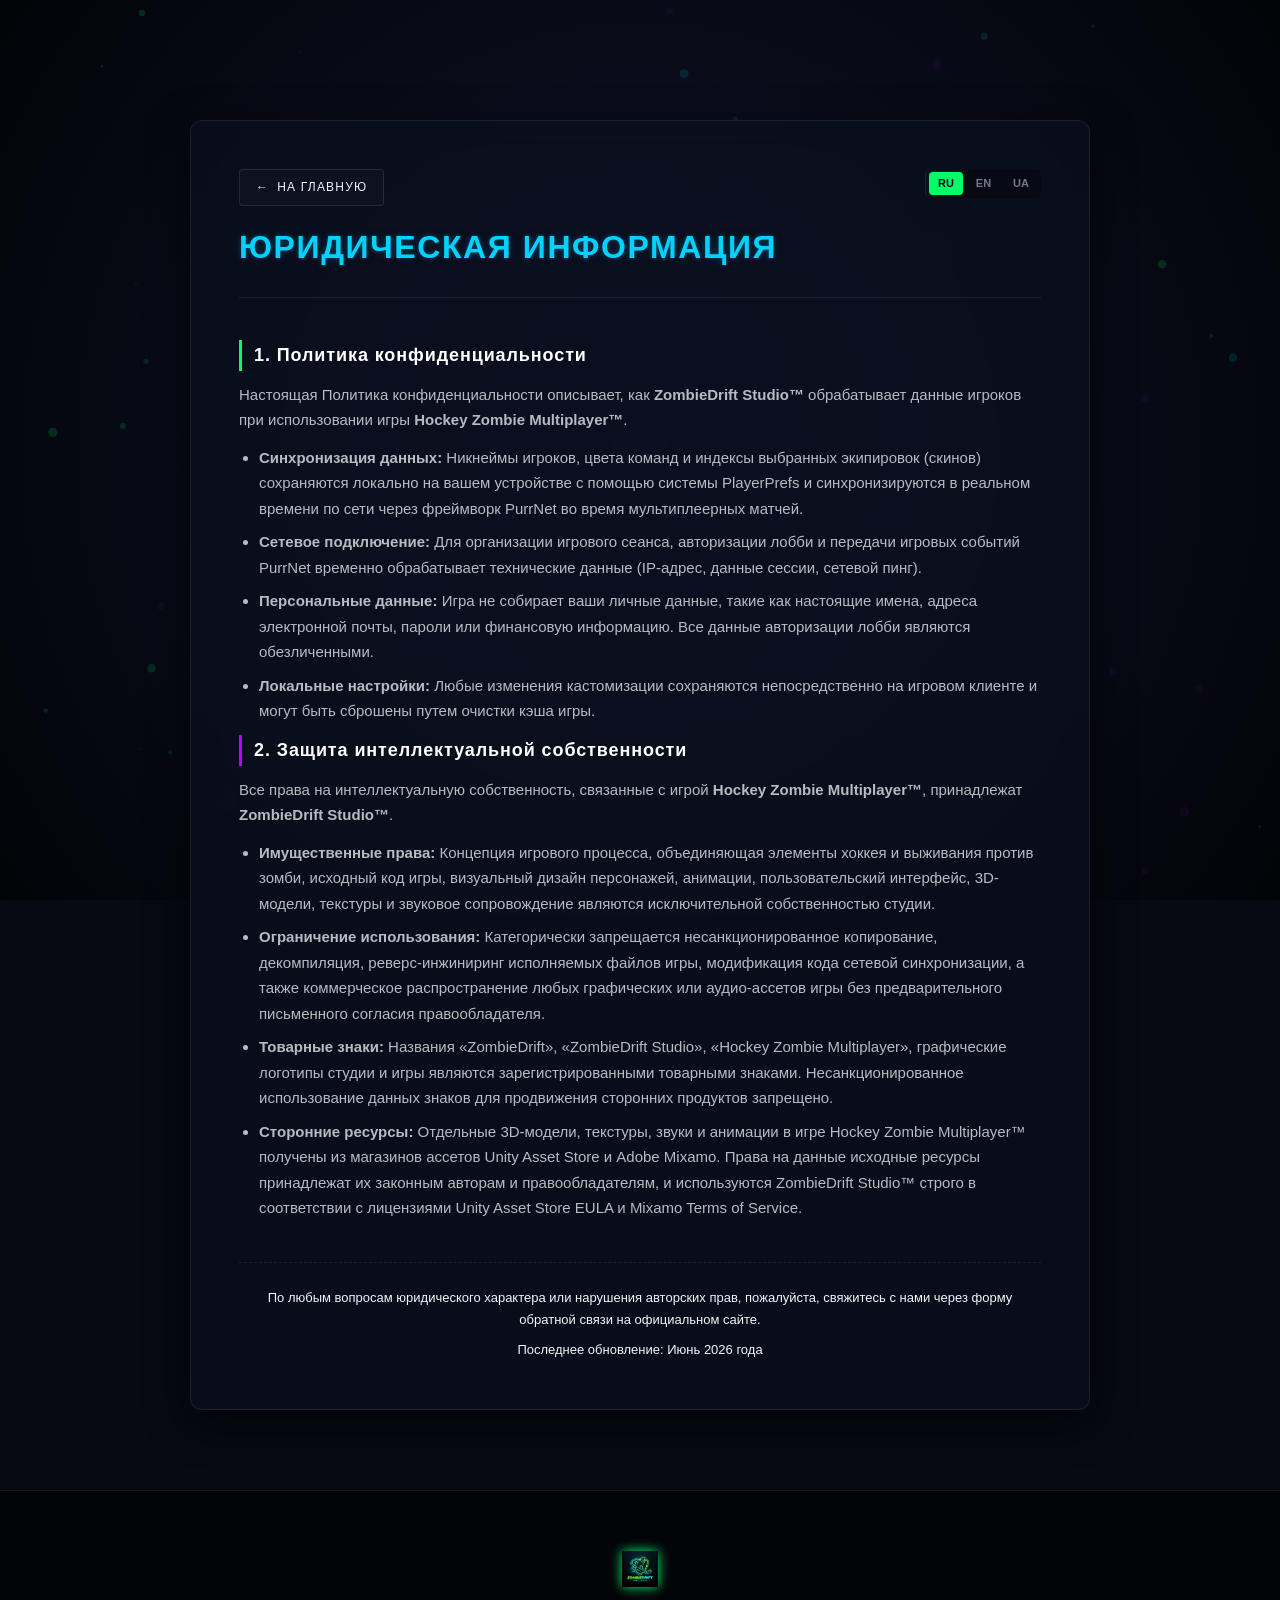
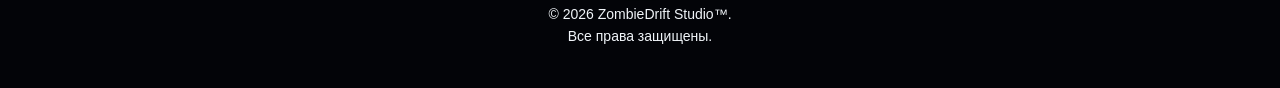
==== commit 31a5fd48: "style: integrate Roboto font, reduce glow intensities, and add SEO files" ====
--- a/privacy.html
+++ b/privacy.html
@@ -6,11 +6,8 @@
     <title>ZombieDrift Studio | Privacy Policy & IP Protection</title>
     <meta name="description" content="Политика конфиденциальности и защита интеллектуальной собственности Hockey Zombie Multiplayer от ZombieDrift Studio.">
     <link rel="icon" type="image/png" href="assets/zombiedrift_logo.png">
-    
-    <!-- Google Fonts: Orbitron & Inter -->
-    <link rel="preconnect" href="https://fonts.googleapis.com">
-    <link rel="preconnect" href="https://fonts.gstatic.com" crossorigin>
-    <link href="https://fonts.googleapis.com/css2?family=Inter:wght@300;400;500;600;700&family=Orbitron:wght@400;600;800;900&display=swap" rel="stylesheet">
+    <link rel="canonical" href="https://zombiedrift.github.io/privacy.html">
+    <meta name="robots" content="index, follow">
     
     <link rel="stylesheet" href="style.css">
 </head>
@@ -150,25 +147,37 @@
         document.addEventListener('DOMContentLoaded', () => {
             /* Language Switcher */
             const buttons = document.querySelectorAll('.lang-btn');
+            const langMap = { ru: 'ru', en: 'en', ua: 'uk' };
+            
+            function switchLang(lang) {
+                // Update html lang attribute
+                document.documentElement.setAttribute('lang', langMap[lang] || lang);
+                
+                // Show/hide content blocks
+                document.querySelectorAll('[data-lang-content]').forEach(elem => {
+                    if (elem.getAttribute('data-lang-content') === lang) {
+                        elem.style.display = 'block';
+                    } else {
+                        elem.style.display = 'none';
+                    }
+                });
+                
+                // Save to localStorage
+                localStorage.setItem('zombiedrift_lang', lang);
+            }
+            
             buttons.forEach(btn => {
                 btn.addEventListener('click', () => {
                     buttons.forEach(b => b.classList.remove('active'));
                     btn.classList.add('active');
-                    const lang = btn.getAttribute('data-lang');
-                    
-                    document.querySelectorAll('[data-lang-content]').forEach(elem => {
-                        if (elem.getAttribute('data-lang-content') === lang) {
-                            elem.style.display = 'block';
-                        } else {
-                            elem.style.display = 'none';
-                        }
-                    });
+                    switchLang(btn.getAttribute('data-lang'));
                 });
             });
             
-            // Sync with parent URL params
+            // Sync with localStorage (priority) or URL params (fallback)
+            const savedLang = localStorage.getItem('zombiedrift_lang');
             const urlParams = new URLSearchParams(window.location.search);
-            const startLang = urlParams.get('lang') || 'ru';
+            const startLang = savedLang || urlParams.get('lang') || 'ru';
             const defaultBtn = document.querySelector(`.lang-btn[data-lang="${startLang}"]`) || document.querySelector('.lang-btn');
             if (defaultBtn) defaultBtn.click();
             
--- a/style.css
+++ b/style.css
@@ -1,6 +1,31 @@
 /* ==========================================================================
    ZOMBIEDRIFT STUDIO - DESIGN SYSTEM & STYLESHEET
    ========================================================================== */
+
+/* --- Roboto Font Faces (SF Pro Alternative - Full Unicode Support) --- */
+@font-face {
+    font-family: 'Roboto';
+    src: url('assets/fonts/SFPro/Roboto-Regular.woff2') format('woff2');
+    font-weight: 400;
+    font-style: normal;
+    font-display: swap;
+}
+
+@font-face {
+    font-family: 'Roboto';
+    src: url('assets/fonts/SFPro/Roboto-Medium.woff2') format('woff2');
+    font-weight: 500;
+    font-style: normal;
+    font-display: swap;
+}
+
+@font-face {
+    font-family: 'Roboto';
+    src: url('assets/fonts/SFPro/Roboto-Bold.woff2') format('woff2');
+    font-weight: 700;
+    font-style: normal;
+    font-display: swap;
+}
 
 /* --- Custom Variables & Theme Tokens --- */
 :root {
@@ -19,15 +44,15 @@
     --neon-purple: #8200ff;
     --neon-gold: #ffcc00;
     
-    /* Glow Effects */
-    --glow-green: 0 0 10px rgba(0, 255, 102, 0.5), 0 0 25px rgba(0, 255, 102, 0.2);
-    --glow-cyan: 0 0 10px rgba(0, 210, 255, 0.5), 0 0 25px rgba(0, 210, 255, 0.2);
-    --glow-magenta: 0 0 10px rgba(189, 0, 255, 0.5), 0 0 25px rgba(189, 0, 255, 0.2);
-    --glow-gold: 0 0 10px rgba(255, 204, 0, 0.5), 0 0 25px rgba(255, 204, 0, 0.2);
+    /* Glow Effects (50% Reduced) */
+    --glow-green: 0 0 5px rgba(0, 255, 102, 0.25), 0 0 12px rgba(0, 255, 102, 0.1);
+    --glow-cyan: 0 0 5px rgba(0, 210, 255, 0.25), 0 0 12px rgba(0, 210, 255, 0.1);
+    --glow-magenta: 0 0 5px rgba(189, 0, 255, 0.25), 0 0 12px rgba(189, 0, 255, 0.1);
+    --glow-gold: 0 0 5px rgba(255, 204, 0, 0.25), 0 0 12px rgba(255, 204, 0, 0.1);
     
     /* Typography */
-    --font-heading: 'Orbitron', -apple-system, BlinkMacSystemFont, "Segoe UI", Roboto, sans-serif;
-    --font-body: 'Inter', -apple-system, BlinkMacSystemFont, "Segoe UI", Roboto, sans-serif;
+    --font-heading: 'Roboto', -apple-system, BlinkMacSystemFont, "Segoe UI", sans-serif;
+    --font-body: 'Roboto', -apple-system, BlinkMacSystemFont, "Segoe UI", sans-serif;
     
     /* Layout Constants */
     --container-width: 1200px;
@@ -165,7 +190,7 @@
 .btn-primary {
     background-color: var(--neon-green);
     color: var(--bg-darker);
-    box-shadow: 0 0 15px rgba(0, 255, 102, 0.3);
+    box-shadow: 0 0 7px rgba(0, 255, 102, 0.15);
 }
 
 .btn-primary:hover {
@@ -183,7 +208,7 @@
 .btn-secondary:hover {
     border-color: var(--neon-cyan);
     color: var(--neon-cyan);
-    box-shadow: 0 0 15px rgba(0, 210, 255, 0.2);
+    box-shadow: 0 0 7px rgba(0, 210, 255, 0.1);
     transform: translateY(-2px);
 }
 
@@ -243,7 +268,7 @@
 .site-nav__logo {
     width: 32px;
     height: 32px;
-    filter: drop-shadow(0 0 6px var(--neon-green));
+    filter: drop-shadow(0 0 3px var(--neon-green));
 }
 
 .brand-zombie {
@@ -330,7 +355,7 @@
 .lang-btn.active {
     background: var(--neon-green);
     color: var(--bg-darker);
-    box-shadow: 0 0 10px rgba(0, 255, 102, 0.35);
+    box-shadow: 0 0 5px rgba(0, 255, 102, 0.175);
 }
 
 /* Hamburger Toggle Button */
@@ -484,7 +509,7 @@
     width: 100%;
     height: 100%;
     border-radius: 8px;
-    box-shadow: 0 0 30px rgba(0, 255, 102, 0.2);
+    box-shadow: 0 0 15px rgba(0, 255, 102, 0.1);
     animation: pulseGlow 4s infinite alternate;
     pointer-events: none;
 }
@@ -548,7 +573,7 @@
 .feature-card:hover {
     transform: translateY(-8px);
     border-color: rgba(0, 255, 102, 0.3);
-    box-shadow: 0 10px 30px rgba(0, 255, 102, 0.1);
+    box-shadow: 0 5px 15px rgba(0, 255, 102, 0.05);
 }
 
 .card-icon {
@@ -707,9 +732,9 @@
     opacity: 1;
 }
 
-.chess-card.selected[data-card="attack"] .card-inner { border-color: var(--neon-magenta); box-shadow: 0 0 25px rgba(189, 0, 255, 0.3); }
-.chess-card.selected[data-card="control"] .card-inner { border-color: var(--neon-cyan); box-shadow: 0 0 25px rgba(0, 210, 255, 0.3); }
-.chess-card.selected[data-card="defense"] .card-inner { border-color: var(--neon-green); box-shadow: 0 0 25px rgba(0, 255, 102, 0.3); }
+.chess-card.selected[data-card="attack"] .card-inner { border-color: var(--neon-magenta); box-shadow: 0 0 12px rgba(189, 0, 255, 0.15); }
+.chess-card.selected[data-card="control"] .card-inner { border-color: var(--neon-cyan); box-shadow: 0 0 12px rgba(0, 210, 255, 0.15); }
+.chess-card.selected[data-card="defense"] .card-inner { border-color: var(--neon-green); box-shadow: 0 0 12px rgba(0, 255, 102, 0.15); }
 
 .card-type {
     font-size: 15px;
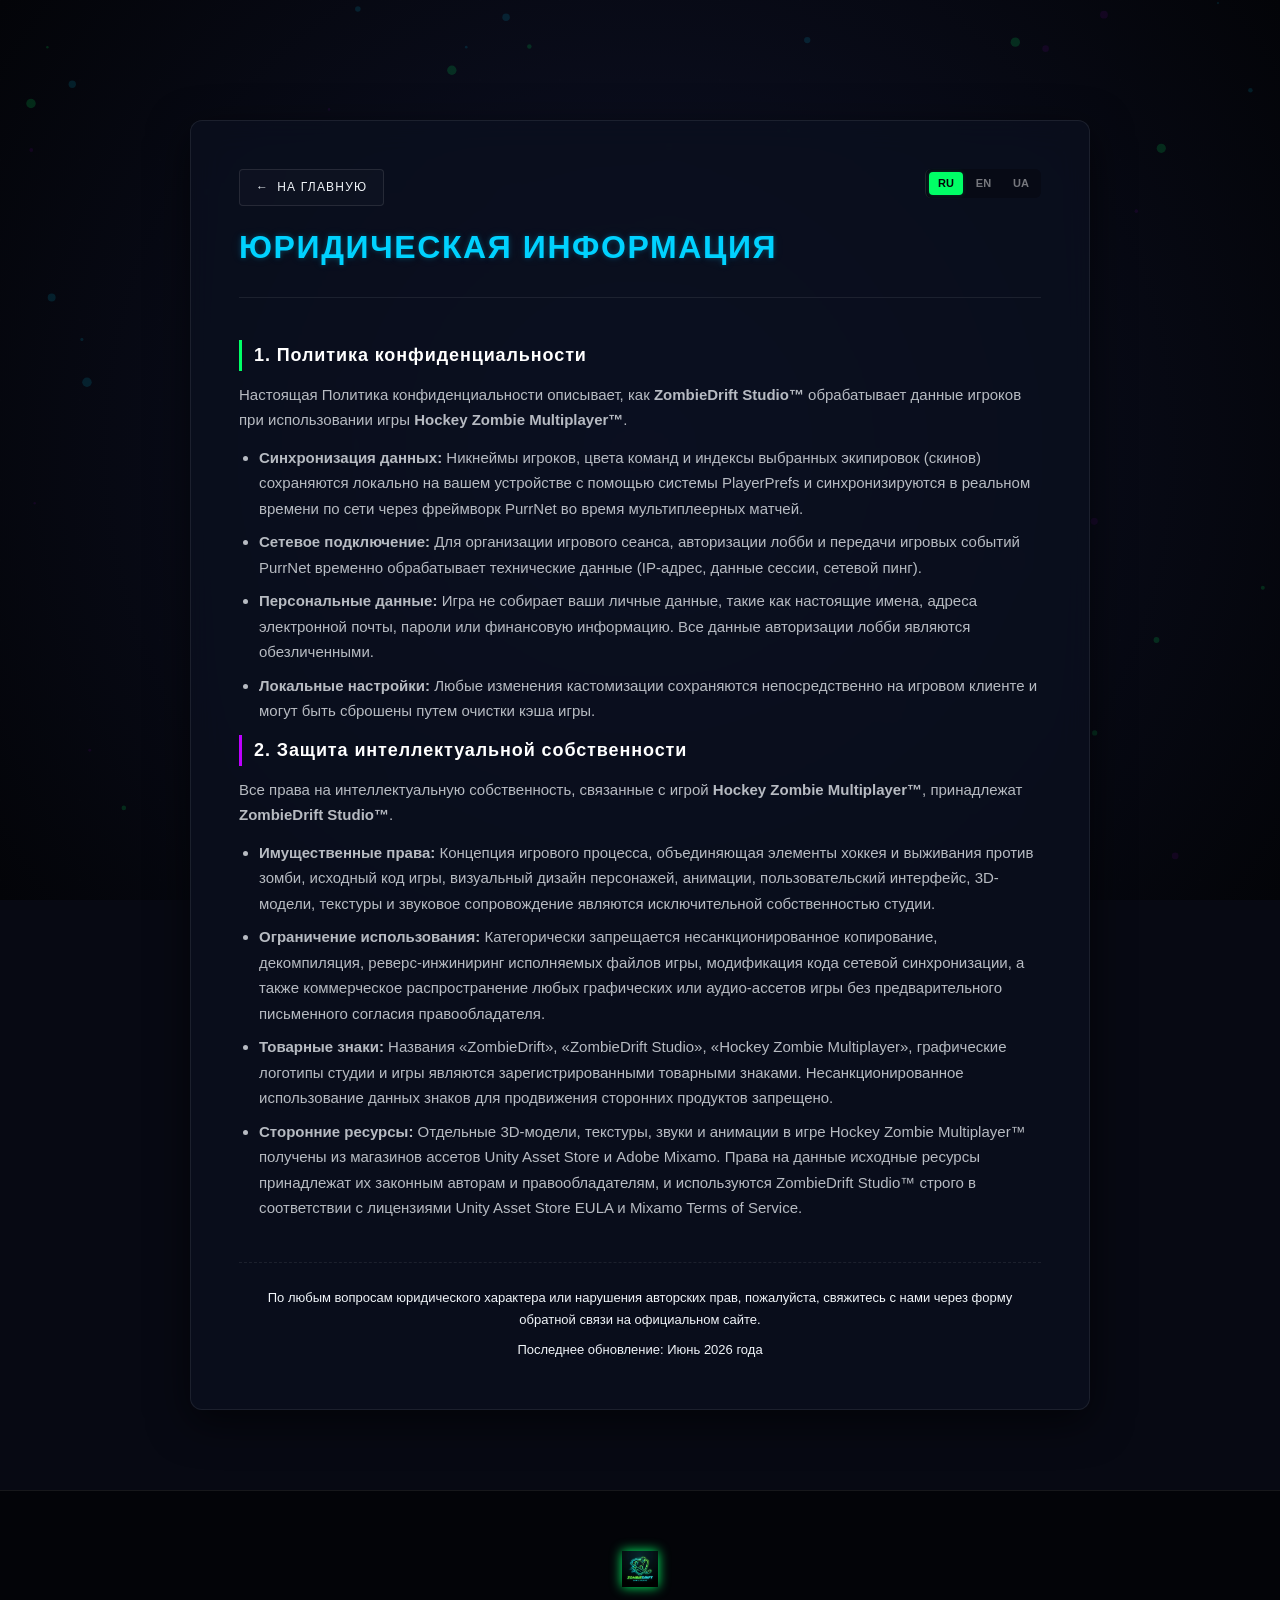
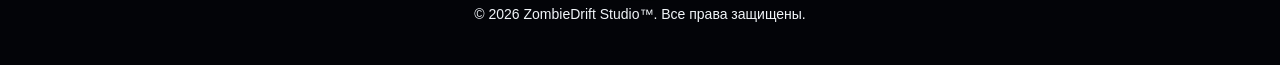
==== commit e4a144ee: "feat: improve navbar responsiveness, replace emojis with custom PNG icons, and update translations" ====
--- a/privacy.html
+++ b/privacy.html
@@ -8,6 +8,20 @@
     <link rel="icon" type="image/png" href="assets/zombiedrift_logo.png">
     <link rel="canonical" href="https://zombiedrift.github.io/privacy.html">
     <meta name="robots" content="index, follow">
+
+    <!-- Open Graph / Facebook -->
+    <meta property="og:type" content="website">
+    <meta property="og:url" content="https://zombiedrift.github.io/privacy.html">
+    <meta property="og:title" content="ZombieDrift Studio | Privacy Policy & IP Protection" id="og-title">
+    <meta property="og:description" content="Политика конфиденциальности и защита интеллектуальной собственности Hockey Zombie Multiplayer от ZombieDrift Studio." id="og-desc">
+    <meta property="og:image" content="https://zombiedrift.github.io/assets/zombiedrift_logo.png">
+
+    <!-- Twitter -->
+    <meta property="twitter:card" content="summary_large_image">
+    <meta property="twitter:url" content="https://zombiedrift.github.io/privacy.html">
+    <meta property="twitter:title" content="ZombieDrift Studio | Privacy Policy & IP Protection" id="twitter-title">
+    <meta property="twitter:description" content="Политика конфиденциальности и защита интеллектуальной собственности Hockey Zombie Multiplayer от ZombieDrift Studio." id="twitter-desc">
+    <meta property="twitter:image" content="https://zombiedrift.github.io/assets/zombiedrift_logo.png">
     
     <link rel="stylesheet" href="style.css">
 </head>
@@ -149,6 +163,18 @@
             const buttons = document.querySelectorAll('.lang-btn');
             const langMap = { ru: 'ru', en: 'en', ua: 'uk' };
             
+            const pageTitles = {
+                ru: "ZombieDrift Studio | Политика конфиденциальности и защита ИС",
+                en: "ZombieDrift Studio | Privacy Policy & IP Protection",
+                ua: "ZombieDrift Studio | Політика конфіденційності та захист ІВ"
+            };
+            
+            const pageDescriptions = {
+                ru: "Политика конфиденциальности и защита интеллектуальной собственности Hockey Zombie Multiplayer от ZombieDrift Studio.",
+                en: "Privacy Policy and Intellectual Property Protection of Hockey Zombie Multiplayer by ZombieDrift Studio.",
+                ua: "Політика конфіденційності та захист інтелектуальної власності Hockey Zombie Multiplayer від ZombieDrift Studio."
+            };
+
             function switchLang(lang) {
                 // Update html lang attribute
                 document.documentElement.setAttribute('lang', langMap[lang] || lang);
@@ -156,11 +182,31 @@
                 // Show/hide content blocks
                 document.querySelectorAll('[data-lang-content]').forEach(elem => {
                     if (elem.getAttribute('data-lang-content') === lang) {
-                        elem.style.display = 'block';
+                        elem.style.display = elem.tagName === 'SPAN' ? 'inline' : 'block';
                     } else {
                         elem.style.display = 'none';
                     }
                 });
+                
+                // Update title & meta tags for SEO
+                if (pageTitles[lang]) {
+                    document.title = pageTitles[lang];
+                }
+                const metaDesc = document.querySelector('meta[name="description"]');
+                if (metaDesc && pageDescriptions[lang]) {
+                    metaDesc.setAttribute('content', pageDescriptions[lang]);
+                }
+                
+                // Update Open Graph and Twitter Card meta tags for SEO / Social Sharing
+                const ogTitle = document.getElementById('og-title');
+                const ogDesc = document.getElementById('og-desc');
+                const twitterTitle = document.getElementById('twitter-title');
+                const twitterDesc = document.getElementById('twitter-desc');
+                
+                if (ogTitle) ogTitle.setAttribute('content', pageTitles[lang]);
+                if (ogDesc) ogDesc.setAttribute('content', pageDescriptions[lang]);
+                if (twitterTitle) twitterTitle.setAttribute('content', pageTitles[lang]);
+                if (twitterDesc) twitterDesc.setAttribute('content', pageDescriptions[lang]);
                 
                 // Save to localStorage
                 localStorage.setItem('zombiedrift_lang', lang);
--- a/style.css
+++ b/style.css
@@ -58,9 +58,7 @@
     --container-width: 1200px;
     --header-height: 80px;
     
-    /* Custom Swatch Colors (Used by Player Customizer) */
-    --player-color: #00ff66;
-    --player-visor-color: #00ff66;
+
 }
 
 /* --- Base & Reset Styles --- */
@@ -263,6 +261,7 @@
     color: #ffffff;
     transition: color 0.3s;
     white-space: nowrap;
+    flex-shrink: 0; /* Prevent brand from shrinking and causing overlaps */
 }
 
 .site-nav__logo {
@@ -295,6 +294,7 @@
     display: flex;
     align-items: center;
     gap: 20px;
+    flex-shrink: 0; /* Prevent links container from shrinking and overlapping brand */
 }
 
 .nav-link {
@@ -583,22 +583,24 @@
     display: flex;
     align-items: center;
     justify-content: center;
-    font-size: 28px;
-    background: rgba(255, 255, 255, 0.03);
+    background-color: rgba(255, 255, 255, 0.03);
     border: 1px dashed rgba(255, 255, 255, 0.1);
     position: relative;
+    background-repeat: no-repeat;
+    background-position: center;
+    transition: all 0.3s ease;
 }
 
 .feature-card:hover .card-icon {
-    background: rgba(0, 255, 102, 0.05);
+    background-color: rgba(0, 255, 102, 0.05);
     border: 1px dashed var(--neon-green);
     box-shadow: var(--glow-green);
 }
 
-/* Emojis placement */
-.icon-pvp::before { content: "🏒"; }
-.icon-jumper::before { content: "🧟"; }
-.icon-horde::before { content: "💀"; }
+/* Custom Icons replacement */
+.icon-pvp { background-image: url('icons8-hockey-stick-24.png'); background-size: 24px 24px; }
+.icon-jumper { background-image: url('icons8-zombie-50.png'); background-size: 32px 32px; }
+.icon-horde { background-image: url('icons8-skull-50.png'); background-size: 32px 32px; }
 
 .card-title {
     font-size: 18px;
@@ -742,9 +744,18 @@
 }
 
 .card-icon-illustration {
-    font-size: 48px;
+    display: flex;
+    align-items: center;
+    justify-content: center;
+    height: 48px;
     margin: 12px 0;
     transition: transform 0.3s;
+}
+
+.card-icon-illustration img {
+    width: 48px;
+    height: 48px;
+    object-fit: contain;
 }
 
 .chess-card:hover .card-icon-illustration {
@@ -867,179 +878,7 @@
     line-height: 1.5;
 }
 
-/* --- Player Customizer Section --- */
-.customizer-grid {
-    display: grid;
-    grid-template-columns: 1fr 1fr;
-    gap: 40px;
-    align-items: stretch;
-}
-
-.config-panel {
-    padding: 40px;
-    display: flex;
-    flex-direction: column;
-    gap: 24px;
-}
-
-.config-panel h3 {
-    font-size: 20px;
-    margin-bottom: -10px;
-    border-left: 3px solid var(--neon-green);
-    padding-left: 12px;
-}
-
-.input-group, .color-picker-group, .skin-selector-group {
-    display: flex;
-    flex-direction: column;
-    gap: 8px;
-}
-
-.input-group label, .color-picker-group label, .skin-selector-group label {
-    font-size: 12px;
-    font-family: var(--font-heading);
-    text-transform: uppercase;
-    letter-spacing: 0.1em;
-    color: var(--text-muted);
-}
-
-.config-panel input[type="text"] {
-    background: rgba(0, 0, 0, 0.3);
-    border: 1px solid rgba(255, 255, 255, 0.1);
-    padding: 12px 16px;
-    border-radius: 4px;
-    color: #ffffff;
-    font-family: var(--font-body);
-    font-size: 15px;
-    transition: all 0.3s;
-}
-
-.config-panel input[type="text"]:focus {
-    border-color: var(--neon-green);
-    box-shadow: 0 0 10px rgba(0, 255, 102, 0.25);
-    outline: none;
-}
-
-.color-options {
-    display: flex;
-    flex-wrap: wrap;
-    gap: 12px;
-}
-
-.color-btn {
-    width: 38px;
-    height: 38px;
-    border-radius: 50%;
-    cursor: pointer;
-    border: 2px solid transparent;
-    transition: transform 0.2s, border-color 0.2s;
-}
-
-.color-btn:hover {
-    transform: scale(1.1);
-}
-
-.color-btn.active {
-    border-color: #ffffff;
-    box-shadow: 0 0 12px rgba(255, 255, 255, 0.3);
-}
-
-.custom-select {
-    background: rgba(0, 0, 0, 0.3);
-    border: 1px solid rgba(255, 255, 255, 0.1);
-    padding: 12px;
-    border-radius: 4px;
-    color: #ffffff;
-    font-family: var(--font-body);
-    font-size: 14px;
-    cursor: pointer;
-    outline: none;
-    transition: all 0.3s;
-    width: 100%;
-}
-
-.custom-select:focus {
-    border-color: var(--neon-cyan);
-}
-
-/* Customizer Preview Box */
-.preview-panel {
-    padding: 40px;
-    display: flex;
-    justify-content: center;
-    align-items: center;
-    position: relative;
-    overflow: hidden;
-}
-
-.jersey-preview {
-    display: flex;
-    flex-direction: column;
-    align-items: center;
-    width: 100%;
-    max-width: 300px;
-    gap: 20px;
-}
-
-.nameplate {
-    background: rgba(0, 0, 0, 0.8);
-    border: 1.5px solid var(--player-color);
-    box-shadow: 0 0 15px var(--player-color);
-    padding: 6px 20px;
-    font-family: var(--font-heading);
-    font-size: 13px;
-    font-weight: bold;
-    text-transform: uppercase;
-    letter-spacing: 0.15em;
-    border-radius: 4px;
-    color: #ffffff;
-    min-width: 140px;
-    text-align: center;
-    transition: all 0.3s;
-}
-
-.player-svg-container {
-    width: 100%;
-    max-width: 200px;
-    height: auto;
-    aspect-ratio: 200/280;
-}
-
-/* SVG Fill Customizations */
-#player-jersey {
-    fill: var(--player-color);
-    transition: fill 0.3s ease;
-}
-
-#player-visor {
-    fill: var(--player-visor-color);
-    transition: fill 0.3s ease;
-}
-
-#player-armor {
-    fill: var(--player-color);
-    filter: brightness(0.85);
-    transition: fill 0.3s ease;
-}
-
-.custom-status {
-    font-family: var(--font-heading);
-    font-size: 10px;
-    letter-spacing: 0.1em;
-    color: var(--text-muted);
-    display: flex;
-    align-items: center;
-    gap: 6px;
-}
-
-.pulse-indicator {
-    width: 6px;
-    height: 6px;
-    border-radius: 50%;
-    background-color: var(--neon-green);
-    box-shadow: var(--glow-green);
-    animation: blinkIndicator 1.5s infinite;
-}
+
 
 /* --- Roadmap / Devlog Section --- */
 .roadmap-timeline {
@@ -1342,78 +1181,79 @@
     }
 }
 
-/* Tablet Landscape and Navigation Wrapping Breakpoint (Up to 992px) */
-@media (max-width: 992px) {
+/* Optimize desktop navbar for intermediate widths to prevent wrapping/overlap (1081px to 1250px) */
+@media (min-width: 1081px) and (max-width: 1250px) {
+    .site-nav {
+        max-width: 920px;
+        padding: 10px 20px;
+    }
+    
+    .site-nav__links {
+        gap: 12px;
+    }
+    
+    .nav-link {
+        font-size: 0.72rem;
+        letter-spacing: 0.05em;
+    }
+    
+    .lang-switch-wrapper {
+        padding-left: 10px;
+        margin-left: 0;
+    }
+    
+    .lang-btn {
+        padding: 4px 7px;
+        font-size: 10px;
+    }
+}
+
+/* Navigation menu media query (Up to 1080px) */
+@media (max-width: 1080px) {
     /* Header Overlay Navigation Menu on Mobile/Tablets */
-    .main-header {
-        height: 70px;
-    }
-    
-    .header-container {
-        height: 100%;
-        flex-direction: row;
-        justify-content: space-between;
-        align-items: center;
-        position: relative;
+    .site-nav {
+        flex-wrap: wrap;
+        border-radius: 24px;
+        transition: all 0.3s ease;
     }
     
     .menu-toggle {
         display: flex;
     }
     
-    /* Navigation Drawer overlay */
-    .main-nav {
-        position: fixed;
-        top: 70px;
-        left: -100%;
+    /* Navigation Drawer dropdown wrapper */
+    .site-nav__links {
+        display: none;
         width: 100%;
-        height: calc(100vh - 70px);
-        background: rgba(5, 7, 15, 0.98);
-        backdrop-filter: blur(24px);
-        -webkit-backdrop-filter: blur(24px);
-        transition: left 0.35s cubic-bezier(0.4, 0, 0.2, 1);
-        z-index: 98;
-        padding: 40px 24px;
+        flex-direction: column;
+        gap: 16px;
+        padding: 20px 0 10px 0;
+        border-top: 1px solid rgba(255, 255, 255, 0.08);
+        margin-top: 12px;
+        align-items: center;
+        order: 3;
+    }
+    
+    .site-nav__links.active {
         display: flex;
-        flex-direction: column;
-        align-items: center;
-        justify-content: flex-start;
-        gap: 40px;
-    }
-    
-    .main-nav.active {
-        left: 0;
-    }
-    
-    .main-nav ul {
-        flex-direction: column;
-        align-items: center;
-        gap: 24px;
+    }
+    
+    .nav-link {
+        font-size: 14px;
+        padding: 8px 0;
         width: 100%;
-    }
-    
-    .nav-link {
-        font-size: 18px;
-        padding: 4px 0;
-    }
-    
-    /* Actions slideout overlay stacked below */
-    .header-actions {
-        position: fixed;
-        top: 360px; /* Stacks below menu list items */
-        left: -100%;
+        text-align: center;
+    }
+    
+    /* Make language switcher inside nav-links look good on mobile */
+    .lang-switch-wrapper {
+        border-left: none;
+        border-top: 1px solid rgba(255, 255, 255, 0.08);
+        padding-left: 0;
+        padding-top: 16px;
+        margin-left: 0;
         width: 100%;
-        display: flex;
-        flex-direction: column;
-        align-items: center;
-        gap: 24px;
-        transition: left 0.35s cubic-bezier(0.4, 0, 0.2, 1);
-        z-index: 99;
-        padding: 0 24px;
-    }
-    
-    .header-actions.active {
-        left: 0;
+        justify-content: center;
     }
     
     /* Animate Hamburger Bars into 'X' when active */
@@ -1426,7 +1266,10 @@
     .menu-toggle.active span:nth-child(3) {
         transform: translateY(-8px) rotate(-45deg);
     }
-
+}
+
+/* Tablet Landscape and Main Page Layout Wrapping Breakpoint (Up to 992px) */
+@media (max-width: 992px) {
     /* Page Layout wrapping rules */
     .hero-section {
         padding: 110px 0 60px 0;
@@ -1452,16 +1295,7 @@
         margin: 0 auto;
     }
     
-    .customizer-grid {
-        grid-template-columns: 1fr;
-        gap: 24px;
-        max-width: 600px;
-        margin: 0 auto;
-    }
-    
-    .preview-panel {
-        order: -1; /* Customizer preview on top on mobile */
-    }
+
     
     .footer-container {
         grid-template-columns: 1fr;
@@ -1561,18 +1395,7 @@
         padding: 4px 0;
     }
     
-    .config-panel {
-        padding: 24px 16px;
-    }
-    
-    .color-options {
-        gap: 8px;
-    }
-    
-    .color-btn {
-        width: 32px;
-        height: 32px;
-    }
+
     
     .contact-box {
         padding: 24px 16px;
@@ -1760,3 +1583,91 @@
     }
 }
 
+/* --- Cookie / Privacy Consent Banner --- */
+.cookie-banner {
+    position: fixed;
+    bottom: 30px;
+    left: 50%;
+    transform: translateX(-50%) translateY(0);
+    width: calc(100% - 40px);
+    max-width: 760px;
+    background: rgba(10, 15, 30, 0.85);
+    backdrop-filter: blur(16px);
+    -webkit-backdrop-filter: blur(16px);
+    border: 1px solid rgba(0, 255, 102, 0.2);
+    box-shadow: 0 10px 40px rgba(0, 0, 0, 0.5), 0 0 20px rgba(0, 255, 102, 0.05);
+    border-radius: 16px;
+    padding: 16px 24px;
+    z-index: 9999;
+    transition: transform 0.4s cubic-bezier(0.4, 0, 0.2, 1), opacity 0.4s ease;
+    opacity: 1;
+}
+
+.cookie-banner.hidden {
+    display: none !important;
+}
+
+.cookie-banner.slide-out {
+    transform: translateX(-50%) translateY(100px);
+    opacity: 0;
+}
+
+.cookie-content {
+    display: flex;
+    align-items: center;
+    justify-content: space-between;
+    gap: 20px;
+    flex-wrap: wrap;
+}
+
+.cookie-icon {
+    font-size: 20px;
+    flex-shrink: 0;
+}
+
+.cookie-content p {
+    font-size: 13px;
+    color: rgba(255, 255, 255, 0.8);
+    margin: 0;
+    flex: 1;
+    min-width: 280px;
+    line-height: 1.5;
+}
+
+.cookie-content p a {
+    color: var(--neon-green);
+    text-decoration: underline;
+    font-weight: 500;
+}
+
+.cookie-content p a:hover {
+    color: #ffffff;
+}
+
+.cookie-content button {
+    padding: 10px 20px;
+    font-size: 13px;
+    flex-shrink: 0;
+}
+
+@media (max-width: 576px) {
+    .cookie-banner {
+        bottom: 15px;
+        padding: 16px;
+        border-radius: 12px;
+    }
+    
+    .cookie-content {
+        gap: 12px;
+    }
+    
+    .cookie-content p {
+        min-width: 100%;
+        font-size: 12px;
+    }
+    
+    .cookie-content button {
+        width: 100%;
+    }
+}
+
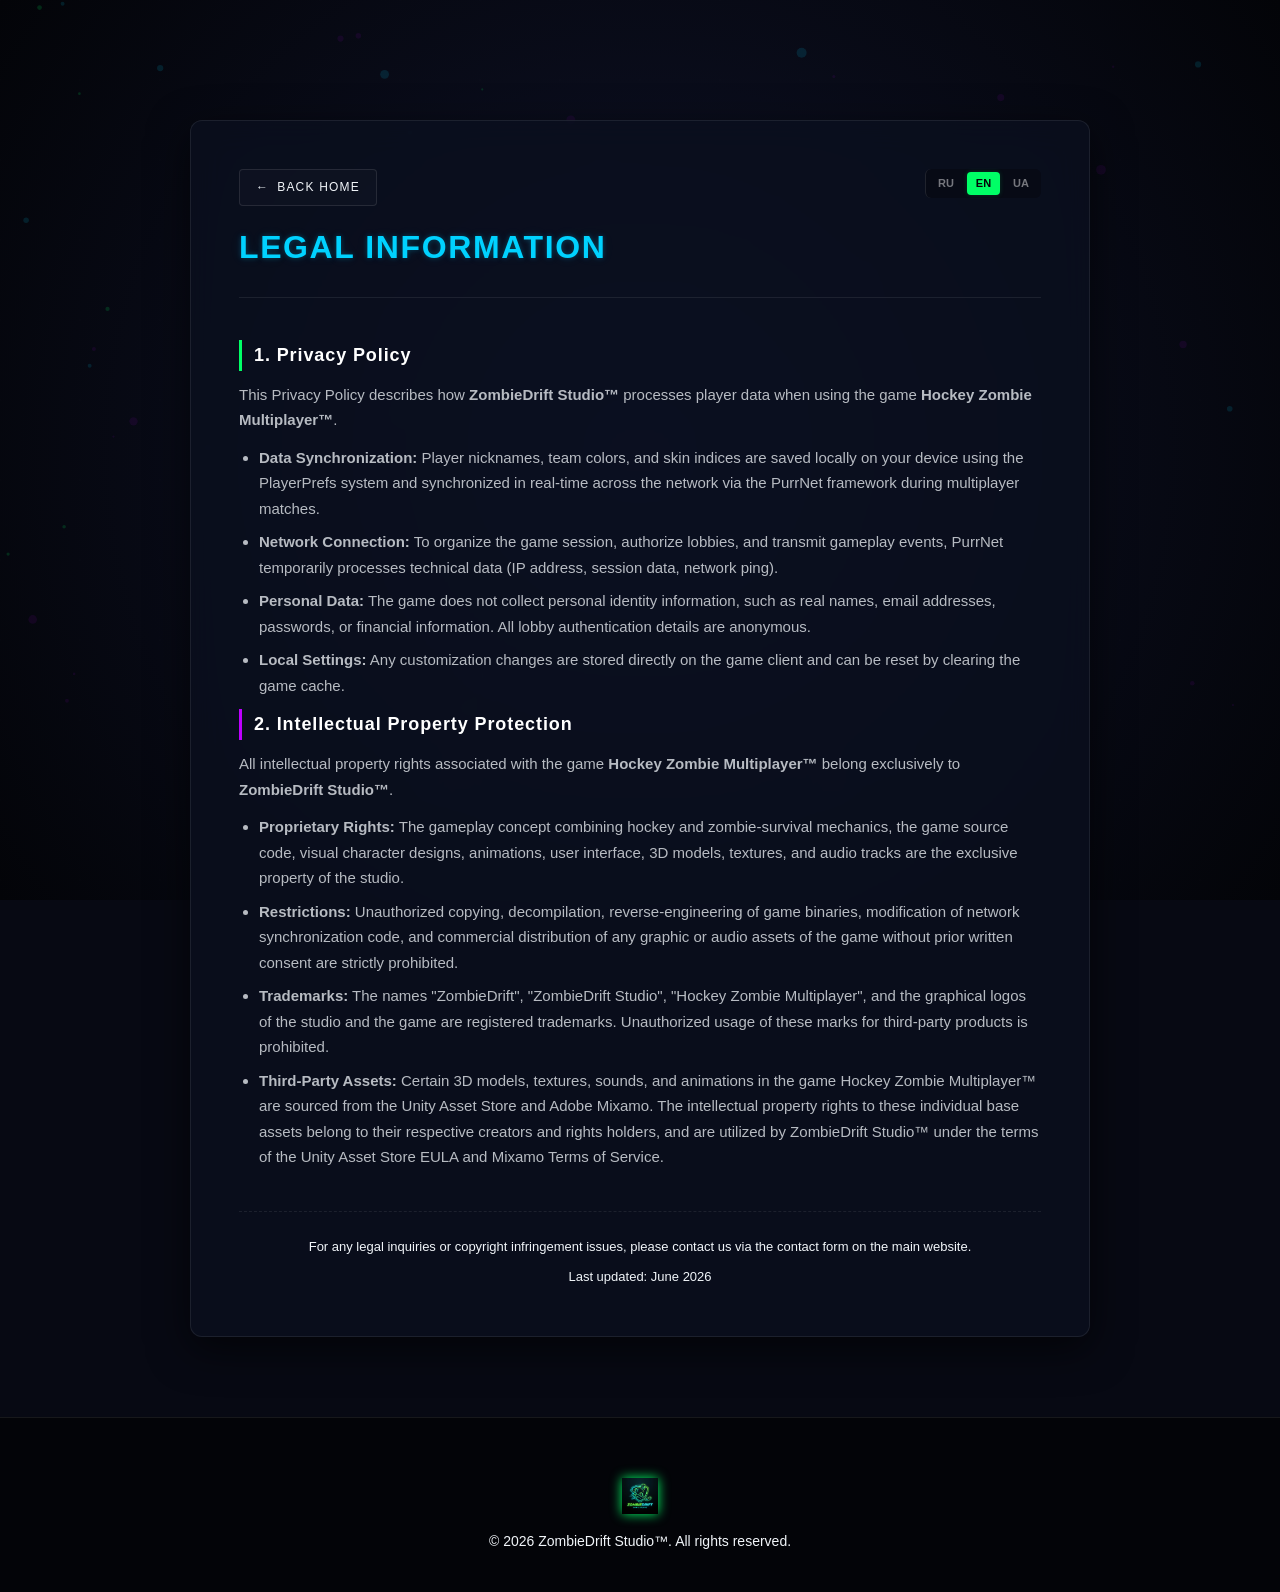
==== commit c1b7cb50: "style: update navigation layout constraints and responsiveness breakpoints" ====
--- a/privacy.html
+++ b/privacy.html
@@ -157,160 +157,6 @@
         </div>
     </footer>
 
-    <script>
-        document.addEventListener('DOMContentLoaded', () => {
-            /* Language Switcher */
-            const buttons = document.querySelectorAll('.lang-btn');
-            const langMap = { ru: 'ru', en: 'en', ua: 'uk' };
-            
-            const pageTitles = {
-                ru: "ZombieDrift Studio | Политика конфиденциальности и защита ИС",
-                en: "ZombieDrift Studio | Privacy Policy & IP Protection",
-                ua: "ZombieDrift Studio | Політика конфіденційності та захист ІВ"
-            };
-            
-            const pageDescriptions = {
-                ru: "Политика конфиденциальности и защита интеллектуальной собственности Hockey Zombie Multiplayer от ZombieDrift Studio.",
-                en: "Privacy Policy and Intellectual Property Protection of Hockey Zombie Multiplayer by ZombieDrift Studio.",
-                ua: "Політика конфіденційності та захист інтелектуальної власності Hockey Zombie Multiplayer від ZombieDrift Studio."
-            };
-
-            function switchLang(lang) {
-                // Update html lang attribute
-                document.documentElement.setAttribute('lang', langMap[lang] || lang);
-                
-                // Show/hide content blocks
-                document.querySelectorAll('[data-lang-content]').forEach(elem => {
-                    if (elem.getAttribute('data-lang-content') === lang) {
-                        elem.style.display = elem.tagName === 'SPAN' ? 'inline' : 'block';
-                    } else {
-                        elem.style.display = 'none';
-                    }
-                });
-                
-                // Update title & meta tags for SEO
-                if (pageTitles[lang]) {
-                    document.title = pageTitles[lang];
-                }
-                const metaDesc = document.querySelector('meta[name="description"]');
-                if (metaDesc && pageDescriptions[lang]) {
-                    metaDesc.setAttribute('content', pageDescriptions[lang]);
-                }
-                
-                // Update Open Graph and Twitter Card meta tags for SEO / Social Sharing
-                const ogTitle = document.getElementById('og-title');
-                const ogDesc = document.getElementById('og-desc');
-                const twitterTitle = document.getElementById('twitter-title');
-                const twitterDesc = document.getElementById('twitter-desc');
-                
-                if (ogTitle) ogTitle.setAttribute('content', pageTitles[lang]);
-                if (ogDesc) ogDesc.setAttribute('content', pageDescriptions[lang]);
-                if (twitterTitle) twitterTitle.setAttribute('content', pageTitles[lang]);
-                if (twitterDesc) twitterDesc.setAttribute('content', pageDescriptions[lang]);
-                
-                // Save to localStorage
-                localStorage.setItem('zombiedrift_lang', lang);
-            }
-            
-            buttons.forEach(btn => {
-                btn.addEventListener('click', () => {
-                    buttons.forEach(b => b.classList.remove('active'));
-                    btn.classList.add('active');
-                    switchLang(btn.getAttribute('data-lang'));
-                });
-            });
-            
-            // Sync with localStorage (priority) or URL params (fallback)
-            const savedLang = localStorage.getItem('zombiedrift_lang');
-            const urlParams = new URLSearchParams(window.location.search);
-            const startLang = savedLang || urlParams.get('lang') || 'ru';
-            const defaultBtn = document.querySelector(`.lang-btn[data-lang="${startLang}"]`) || document.querySelector('.lang-btn');
-            if (defaultBtn) defaultBtn.click();
-            
-            /* Background Particle Canvas */
-            const canvas = document.getElementById('bg-canvas');
-            const ctx = canvas.getContext('2d');
-            
-            let particlesArray = [];
-            const colors = [
-                'rgba(0, 255, 102, 0.15)', // Neon Green
-                'rgba(0, 210, 255, 0.12)', // Neon Cyan
-                'rgba(189, 0, 255, 0.08)'  // Neon Magenta
-            ];
-            
-            function setCanvasSize() {
-                canvas.width = window.innerWidth;
-                canvas.height = window.innerHeight;
-            }
-            setCanvasSize();
-            window.addEventListener('resize', setCanvasSize);
-            
-            class Particle {
-                constructor() {
-                    this.x = Math.random() * canvas.width;
-                    this.y = Math.random() * canvas.height;
-                    this.size = Math.random() * 4 + 1;
-                    this.speedX = Math.random() * 0.4 - 0.2;
-                    this.speedY = Math.random() * 0.4 - 0.2;
-                    this.color = colors[Math.floor(Math.random() * colors.length)];
-                }
-                
-                update() {
-                    this.x += this.speedX;
-                    this.y += this.speedY;
-                    
-                    if (this.x > canvas.width) this.x = 0;
-                    else if (this.x < 0) this.x = canvas.width;
-                    
-                    if (this.y > canvas.height) this.y = 0;
-                    else if (this.y < 0) this.y = canvas.height;
-                }
-                
-                draw() {
-                    ctx.fillStyle = this.color;
-                    ctx.beginPath();
-                    ctx.arc(this.x, this.y, this.size, 0, Math.PI * 2);
-                    ctx.fill();
-                }
-            }
-            
-            function initParticles() {
-                particlesArray = [];
-                const numberOfParticles = Math.floor((canvas.width * canvas.height) / 15000);
-                for (let i = 0; i < numberOfParticles; i++) {
-                    particlesArray.push(new Particle());
-                }
-            }
-            initParticles();
-            window.addEventListener('resize', initParticles);
-            
-            function animateParticles() {
-                ctx.clearRect(0, 0, canvas.width, canvas.height);
-                
-                ctx.strokeStyle = 'rgba(255, 255, 255, 0.01)';
-                ctx.lineWidth = 1;
-                const gridSize = 80;
-                for (let x = 0; x < canvas.width; x += gridSize) {
-                    ctx.beginPath();
-                    ctx.moveTo(x, 0);
-                    ctx.lineTo(x, canvas.height);
-                    ctx.stroke();
-                }
-                for (let y = 0; y < canvas.height; y += gridSize) {
-                    ctx.beginPath();
-                    ctx.moveTo(0, y);
-                    ctx.lineTo(canvas.width, y);
-                    ctx.stroke();
-                }
-                
-                for (let i = 0; i < particlesArray.length; i++) {
-                    particlesArray[i].update();
-                    particlesArray[i].draw();
-                }
-                requestAnimationFrame(animateParticles);
-            }
-            animateParticles();
-        });
-    </script>
+    <script src="script.js"></script>
 </body>
 </html>
--- a/style.css
+++ b/style.css
@@ -237,7 +237,7 @@
     left: 50%;
     transform: translateX(-50%);
     width: calc(100% - 40px);
-    max-width: 960px;
+    max-width: 1020px;
     background: rgba(7, 9, 19, 0.82);
     backdrop-filter: blur(14px);
     -webkit-backdrop-filter: blur(14px);
@@ -293,7 +293,7 @@
 .site-nav__links {
     display: flex;
     align-items: center;
-    gap: 20px;
+    gap: 16px;
     flex-shrink: 0; /* Prevent links container from shrinking and overlapping brand */
 }
 
@@ -586,6 +586,16 @@
     background-color: rgba(255, 255, 255, 0.03);
     border: 1px dashed rgba(255, 255, 255, 0.1);
     position: relative;
+    transition: all 0.3s ease;
+}
+
+.card-icon::before {
+    content: "";
+    position: absolute;
+    top: 0;
+    left: 0;
+    right: 0;
+    bottom: 0;
     background-repeat: no-repeat;
     background-position: center;
     transition: all 0.3s ease;
@@ -598,9 +608,9 @@
 }
 
 /* Custom Icons replacement */
-.icon-pvp { background-image: url('icons8-hockey-stick-24.png'); background-size: 24px 24px; }
-.icon-jumper { background-image: url('icons8-zombie-50.png'); background-size: 32px 32px; }
-.icon-horde { background-image: url('icons8-skull-50.png'); background-size: 32px 32px; }
+.icon-pvp::before { background-image: url('icons8-hockey-stick-24.png'); background-size: 24px 24px; }
+.icon-jumper::before { background-image: url('icons8-zombie-50.png'); background-size: 32px 32px; filter: brightness(0) invert(1); }
+.icon-horde::before { background-image: url('icons8-skull-50.png'); background-size: 32px 32px; filter: brightness(0) invert(1); }
 
 .card-title {
     font-size: 18px;
@@ -756,6 +766,7 @@
     width: 48px;
     height: 48px;
     object-fit: contain;
+    filter: brightness(0) invert(1);
 }
 
 .chess-card:hover .card-icon-illustration {
@@ -1181,8 +1192,8 @@
     }
 }
 
-/* Optimize desktop navbar for intermediate widths to prevent wrapping/overlap (1081px to 1250px) */
-@media (min-width: 1081px) and (max-width: 1250px) {
+/* Optimize desktop navbar for intermediate widths to prevent wrapping/overlap (1121px to 1250px) */
+@media (min-width: 1121px) and (max-width: 1250px) {
     .site-nav {
         max-width: 920px;
         padding: 10px 20px;
@@ -1208,8 +1219,8 @@
     }
 }
 
-/* Navigation menu media query (Up to 1080px) */
-@media (max-width: 1080px) {
+/* Navigation menu media query (Up to 1120px) */
+@media (max-width: 1120px) {
     /* Header Overlay Navigation Menu on Mobile/Tablets */
     .site-nav {
         flex-wrap: wrap;
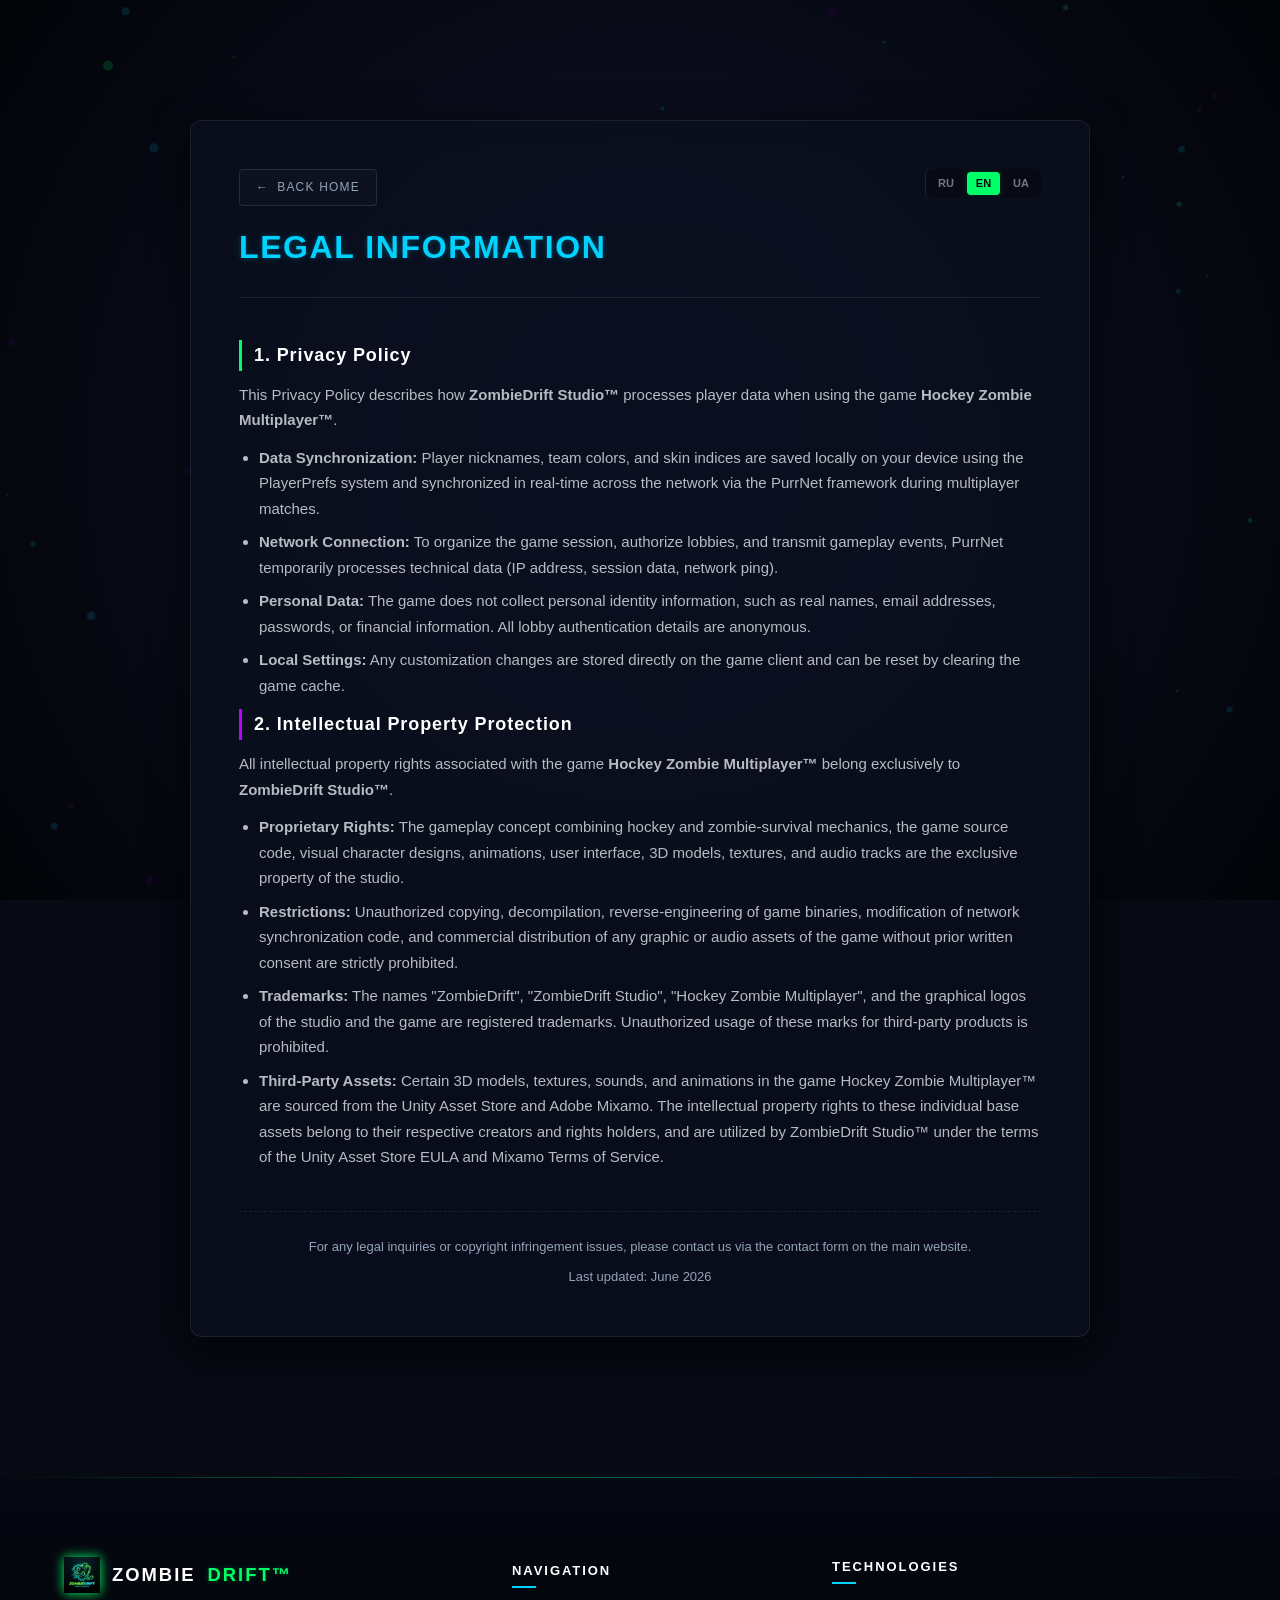
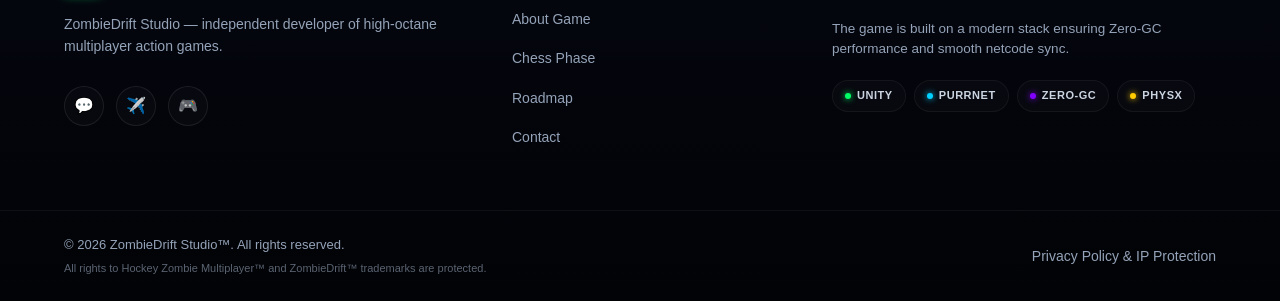
==== commit 685b6b34: "feat: implement modernized premium footer with responsive grid and technology badges" ====
--- a/privacy.html
+++ b/privacy.html
@@ -149,10 +149,58 @@
 
     <!-- Footer -->
     <footer class="main-footer">
-        <div class="container footer-container" style="grid-template-columns: 1fr; text-align: center; gap: 16px;">
-            <div class="footer-brand" style="align-items: center;">
-                <img src="assets/zombiedrift_logo.png" alt="ZombieDrift Studio" class="footer-logo">
-                <p>&copy; 2026 ZombieDrift Studio™. <span data-lang-content="ru">Все права защищены.</span><span data-lang-content="en" style="display:none;">All rights reserved.</span><span data-lang-content="ua" style="display:none;">Всі права захищені.</span></p>
+        <div class="footer-top-line"></div>
+        <div class="container footer-grid">
+            <div class="footer-brand">
+                <a href="index.html#hero" class="footer-brand-title">
+                    <img src="assets/zombiedrift_logo.png" alt="ZombieDrift Logo" class="footer-logo">
+                    <span class="brand-zombie">ZOMBIE</span><span class="brand-drift">DRIFT™</span>
+                </a>
+                <p data-i18n="foot-desc" class="footer-brand-desc">ZombieDrift Studio — независимый разработчик высокодинамичных мультиплеерных экшенов.</p>
+                <div class="footer-socials">
+                    <a href="https://discord.gg/" target="_blank" class="social-btn btn-discord" aria-label="Discord">
+                        <span class="social-icon">💬</span>
+                    </a>
+                    <a href="https://t.me/" target="_blank" class="social-btn btn-telegram" aria-label="Telegram">
+                        <span class="social-icon">✈️</span>
+                    </a>
+                    <a href="https://store.steampowered.com/" target="_blank" class="social-btn btn-steam" aria-label="Steam">
+                        <span class="social-icon">🎮</span>
+                    </a>
+                </div>
+            </div>
+            
+            <div class="footer-nav">
+                <h4 class="footer-section-title" data-i18n="foot-nav-title">Навигация</h4>
+                <ul class="footer-nav-links">
+                    <li><a href="index.html#about-game" class="footer-link" data-i18n="nav-about">Об игре</a></li>
+                    <li><a href="index.html#chess-phase" class="footer-link" data-i18n="nav-chess">Шахматы</a></li>
+                    <li><a href="index.html#roadmap" class="footer-link" data-i18n="nav-roadmap">Дорожная карта</a></li>
+                    <li><a href="index.html#contact" class="footer-link" data-i18n="nav-contact">Контакты</a></li>
+                </ul>
+            </div>
+            
+            <div class="footer-tech">
+                <h4 class="footer-section-title" data-i18n="foot-tech-title">Технологии</h4>
+                <p class="footer-tech-desc" data-i18n="foot-tech-desc">Игра построена на современном стеке для обеспечения нулевого GC и плавной сетевой синхронизации.</p>
+                <div class="tech-badges">
+                    <span class="tech-badge badge-unity"><span class="badge-dot dot-unity"></span>Unity</span>
+                    <span class="tech-badge badge-purrnet"><span class="badge-dot dot-purrnet"></span>PurrNet</span>
+                    <span class="tech-badge badge-zerogc"><span class="badge-dot dot-zerogc"></span>Zero-GC</span>
+                    <span class="tech-badge badge-physx"><span class="badge-dot dot-physx"></span>PhysX</span>
+                </div>
+            </div>
+        </div>
+        
+        <div class="footer-bottom">
+            <div class="container footer-bottom-container">
+                <div class="footer-copy">
+                    <p data-i18n="foot-copy">&copy; 2026 ZombieDrift. Все права защищены.</p>
+                    <p data-i18n="foot-credits" class="footer-credits-text">Сделано для демонстрации проекта Hockey Zombie Multiplayer.</p>
+                </div>
+                <div class="footer-bottom-links">
+                    <a href="privacy.html" class="footer-link" data-i18n="foot-legal-link">Политика конфиденциальности и защита ИС</a>
+                </div>
             </div>
         </div>
     </footer>
--- a/style.css
+++ b/style.css
@@ -58,7 +58,8 @@
     --container-width: 1200px;
     --header-height: 80px;
     
-
+    /* Muted Text */
+    --text-muted: #94a3b8;
 }
 
 /* --- Base & Reset Styles --- */
@@ -1080,55 +1081,244 @@
     display: none;
 }
 
-/* --- Footer --- */
+/* --- Premium Footer --- */
 .main-footer {
-    background: var(--bg-darker);
-    border-top: var(--border-glass);
-    padding: 60px 0 40px 0;
-}
-
-.footer-container {
+    background: linear-gradient(180deg, #050711 0%, #020306 100%);
+    border-top: none;
+    position: relative;
+    padding: 80px 0 0 0;
+    margin-top: 60px;
+    z-index: 10;
+}
+
+.footer-top-line {
+    position: absolute;
+    top: 0;
+    left: 0;
+    width: 100%;
+    height: 1px;
+    background: linear-gradient(90deg, rgba(0, 255, 102, 0) 0%, rgba(0, 255, 102, 0.4) 30%, rgba(0, 210, 255, 0.4) 70%, rgba(0, 210, 255, 0) 100%);
+}
+
+.footer-grid {
     display: grid;
     grid-template-columns: 1.5fr 1fr 1.5fr;
-    gap: 48px;
-    font-size: 14px;
-    color: var(--text-muted);
+    gap: 64px;
+    margin-bottom: 60px;
 }
 
 .footer-brand {
     display: flex;
     flex-direction: column;
-    gap: 16px;
+    gap: 20px;
 }
 
 .footer-logo {
     width: 36px;
     height: 36px;
     filter: drop-shadow(0 0 6px var(--neon-green));
-}
-
-.footer-links h4 {
+    object-fit: contain;
+}
+
+.footer-brand-title {
+    display: inline-flex;
+    align-items: center;
+    gap: 12px;
+    font-family: var(--font-heading);
+    font-weight: 900;
+    font-size: 1.15rem;
+    letter-spacing: 2px;
+}
+
+.footer-brand-title .brand-zombie {
+    color: #ffffff;
+    transition: color 0.3s;
+}
+
+.footer-brand-title .brand-drift {
+    color: var(--neon-green);
+    text-shadow: var(--glow-green);
+    transition: color 0.3s;
+}
+
+.footer-brand-title:hover .brand-zombie {
+    color: var(--neon-cyan);
+}
+
+.footer-brand-title:hover .brand-drift {
+    color: #ffffff;
+    text-shadow: none;
+}
+
+.footer-brand-desc {
     font-size: 14px;
+    color: var(--text-muted);
+    line-height: 1.6;
+}
+
+.footer-socials {
+    display: flex;
+    gap: 12px;
+    margin-top: 8px;
+}
+
+.social-btn {
+    width: 40px;
+    height: 40px;
+    border-radius: 50%;
+    background: rgba(255, 255, 255, 0.02);
+    border: 1px solid rgba(255, 255, 255, 0.08);
+    display: flex;
+    align-items: center;
+    justify-content: center;
+    font-size: 16px;
+    transition: all 0.3s cubic-bezier(0.4, 0, 0.2, 1);
+    cursor: pointer;
+}
+
+.social-btn:hover {
+    background: rgba(255, 255, 255, 0.05);
+    transform: translateY(-3px);
+}
+
+.btn-discord:hover {
+    border-color: #5865F2;
+    box-shadow: 0 0 10px rgba(88, 101, 242, 0.3);
+}
+
+.btn-telegram:hover {
+    border-color: #0088cc;
+    box-shadow: 0 0 10px rgba(0, 136, 204, 0.3);
+}
+
+.btn-steam:hover {
+    border-color: var(--neon-green);
+    box-shadow: 0 0 10px rgba(0, 255, 102, 0.3);
+}
+
+.footer-section-title {
+    font-size: 13px;
+    font-family: var(--font-heading);
+    text-transform: uppercase;
+    letter-spacing: 0.15em;
     color: #ffffff;
-    margin-bottom: 16px;
+    margin-bottom: 24px;
+    position: relative;
+    display: inline-block;
+}
+
+.footer-section-title::after {
+    content: '';
+    position: absolute;
+    bottom: -6px;
+    left: 0;
+    width: 24px;
+    height: 2px;
+    background-color: var(--neon-cyan);
+}
+
+.footer-nav-links {
+    display: flex;
+    flex-direction: column;
+    gap: 14px;
+}
+
+.footer-link {
+    font-size: 14px;
+    color: var(--text-muted);
+    transition: all 0.25s ease;
+}
+
+.footer-link:hover {
+    color: #ffffff;
+    padding-left: 4px;
+}
+
+.footer-tech {
+    display: flex;
+    flex-direction: column;
+    gap: 16px;
+}
+
+.footer-tech-desc {
+    font-size: 13.5px;
+    color: var(--text-muted);
+    line-height: 1.5;
+}
+
+.tech-badges {
+    display: flex;
+    flex-wrap: wrap;
+    gap: 8px;
+    margin-top: 6px;
+}
+
+.tech-badge {
+    display: inline-flex;
+    align-items: center;
+    gap: 6px;
+    font-size: 11px;
+    font-weight: 700;
     text-transform: uppercase;
-}
-
-.footer-links ul {
+    letter-spacing: 0.05em;
+    padding: 6px 12px;
+    background: rgba(255, 255, 255, 0.02);
+    border: 1px solid rgba(255, 255, 255, 0.05);
+    border-radius: 20px;
+    color: #cbd5e1;
+    transition: all 0.3s ease;
+}
+
+.tech-badge:hover {
+    background: rgba(255, 255, 255, 0.04);
+    border-color: rgba(255, 255, 255, 0.15);
+    color: #ffffff;
+}
+
+.badge-dot {
+    width: 6px;
+    height: 6px;
+    border-radius: 50%;
+}
+
+.dot-unity { background-color: var(--neon-green); box-shadow: 0 0 6px var(--neon-green); }
+.dot-purrnet { background-color: var(--neon-cyan); box-shadow: 0 0 6px var(--neon-cyan); }
+.dot-zerogc { background-color: var(--neon-purple); box-shadow: 0 0 6px var(--neon-purple); }
+.dot-physx { background-color: var(--neon-gold); box-shadow: 0 0 6px var(--neon-gold); }
+
+.footer-bottom {
+    border-top: 1px solid rgba(255, 255, 255, 0.05);
+    padding: 24px 0;
+    margin-top: 20px;
+}
+
+.footer-bottom-container {
+    display: flex;
+    justify-content: space-between;
+    align-items: center;
+    gap: 24px;
+    flex-wrap: wrap;
+}
+
+.footer-copy {
     display: flex;
     flex-direction: column;
-    gap: 12px;
-}
-
-.footer-links a:hover {
-    color: #ffffff;
-}
-
-.footer-credits {
-    display: flex;
-    flex-direction: column;
-    gap: 12px;
-    text-align: right;
+    gap: 4px;
+}
+
+.footer-copy p {
+    font-size: 13px;
+    color: var(--text-muted);
+}
+
+.footer-credits-text {
+    font-size: 11px !important;
+    opacity: 0.6;
+}
+
+.footer-bottom-links {
+    display: flex;
+    gap: 24px;
 }
 
 /* --- Keyframe Animations --- */
@@ -1308,14 +1498,32 @@
     
 
     
-    .footer-container {
+    .footer-grid {
         grid-template-columns: 1fr;
-        gap: 32px;
+        gap: 40px;
+    }
+    
+    .footer-brand, .footer-nav, .footer-tech {
+        align-items: center;
         text-align: center;
     }
     
-    .footer-credits {
+    .footer-section-title::after {
+        left: 50%;
+        transform: translateX(-50%);
+    }
+    
+    .tech-badges {
+        justify-content: center;
+    }
+    
+    .footer-bottom-container {
+        flex-direction: column;
         text-align: center;
+    }
+    
+    .footer-bottom-links {
+        justify-content: center;
     }
     
     .cards-container {
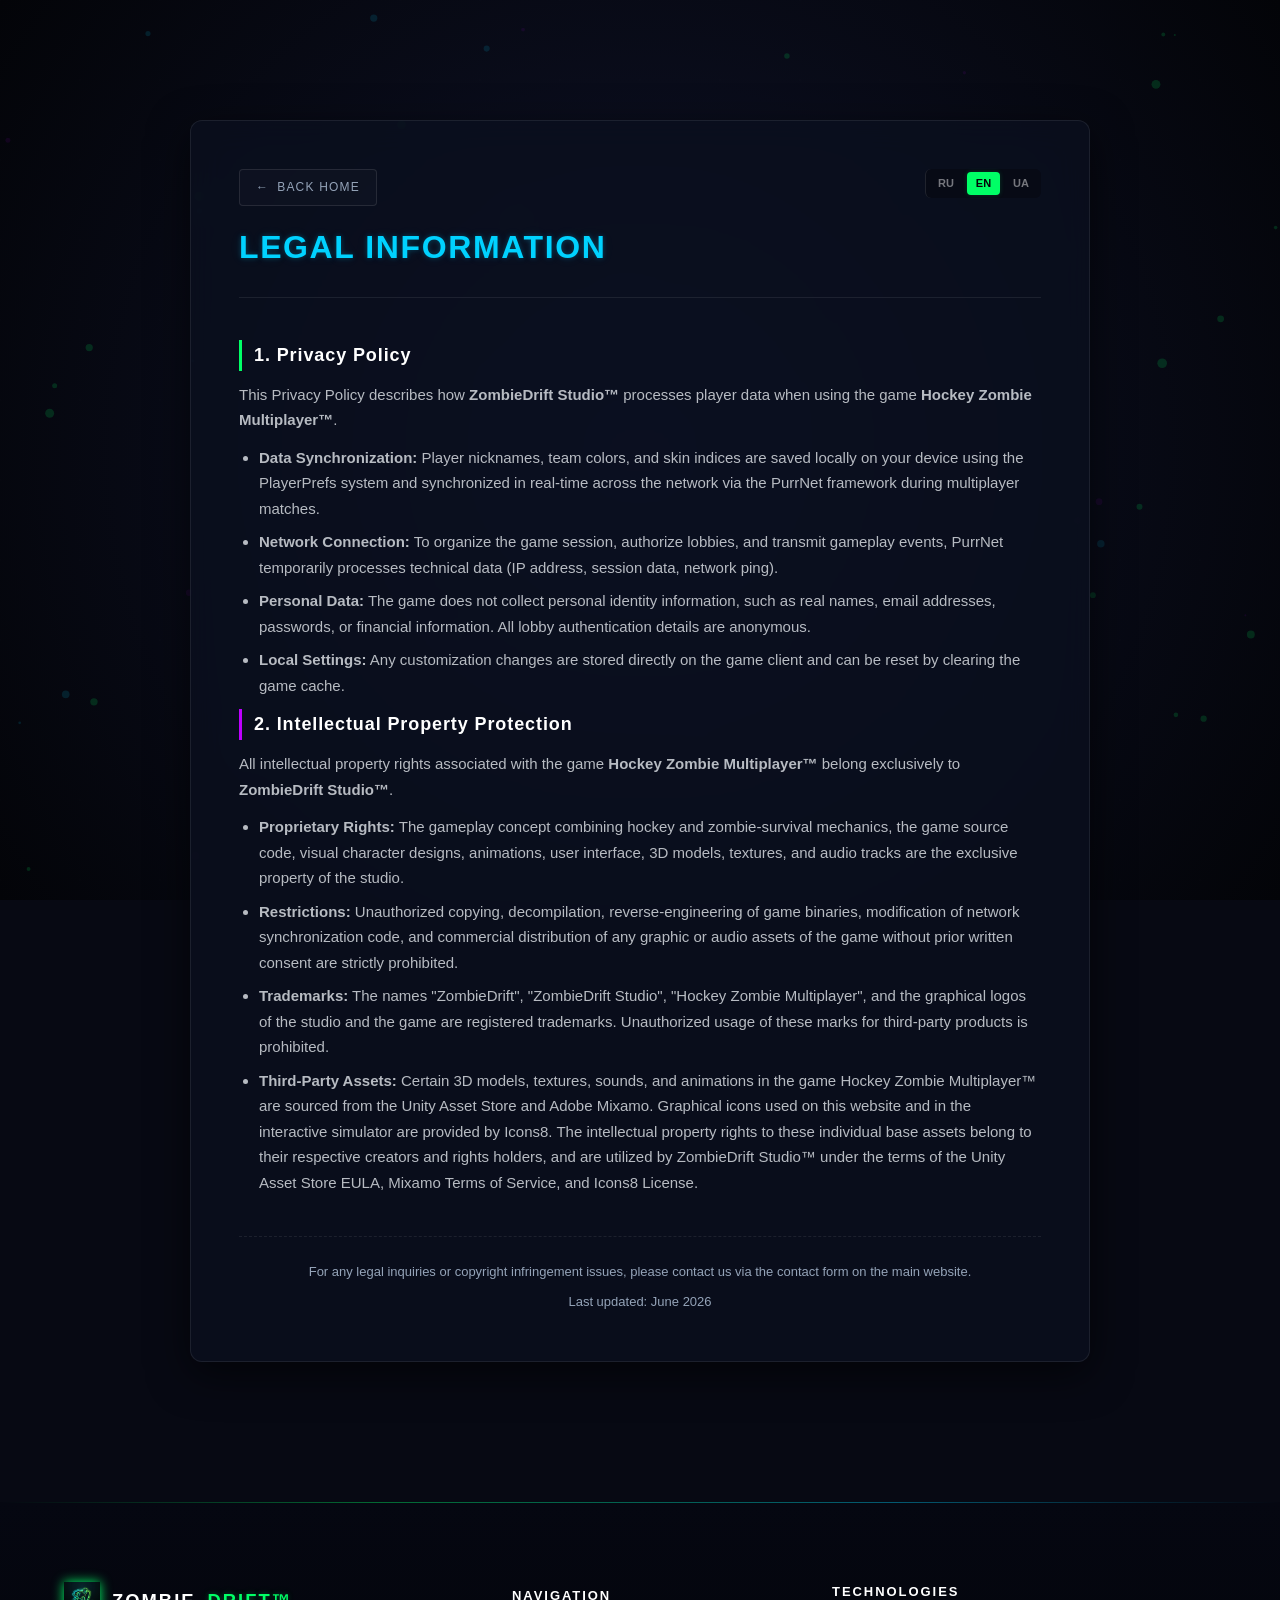
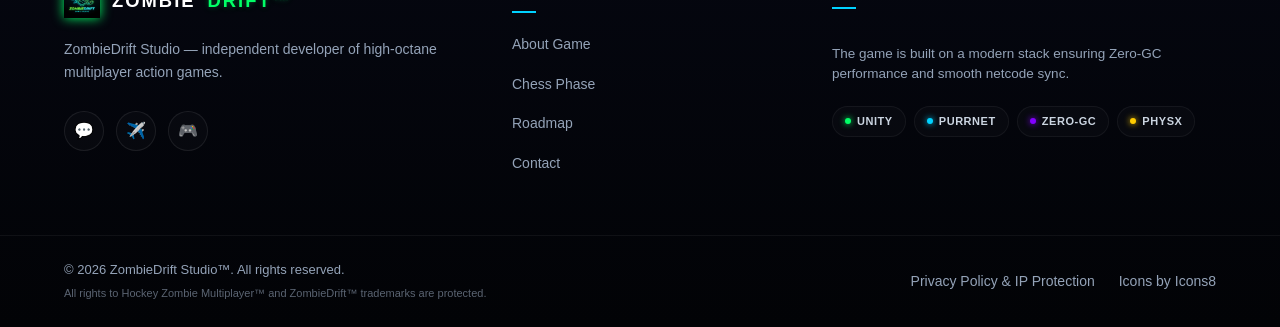
==== commit c81257ab: "refactor: update index and privacy pages and optimize core script functionality" ====
--- a/privacy.html
+++ b/privacy.html
@@ -73,7 +73,7 @@
                             <li><strong>Имущественные права:</strong> Концепция игрового процесса, объединяющая элементы хоккея и выживания против зомби, исходный код игры, визуальный дизайн персонажей, анимации, пользовательский интерфейс, 3D-модели, текстуры и звуковое сопровождение являются исключительной собственностью студии.</li>
                             <li><strong>Ограничение использования:</strong> Категорически запрещается несанкционированное копирование, декомпиляция, реверс-инжиниринг исполняемых файлов игры, модификация кода сетевой синхронизации, а также коммерческое распространение любых графических или аудио-ассетов игры без предварительного письменного согласия правообладателя.</li>
                             <li><strong>Товарные знаки:</strong> Названия «ZombieDrift», «ZombieDrift Studio», «Hockey Zombie Multiplayer», графические логотипы студии и игры являются зарегистрированными товарными знаками. Несанкционированное использование данных знаков для продвижения сторонних продуктов запрещено.</li>
-                            <li><strong>Сторонние ресурсы:</strong> Отдельные 3D-модели, текстуры, звуки и анимации в игре Hockey Zombie Multiplayer™ получены из магазинов ассетов Unity Asset Store и Adobe Mixamo. Права на данные исходные ресурсы принадлежат их законным авторам и правообладателям, и используются ZombieDrift Studio™ строго в соответствии с лицензиями Unity Asset Store EULA и Mixamo Terms of Service.</li>
+                            <li><strong>Сторонние ресурсы:</strong> Отдельные 3D-модели, текстуры, звуки и анимации в игре Hockey Zombie Multiplayer™ получены из магазинов ассетов Unity Asset Store и Adobe Mixamo. Графические иконки, используемые на сайте и в интерактивном симуляторе, предоставлены сервисом <a href="https://icons8.com" target="_blank" rel="noopener noreferrer">Icons8</a>. Права на данные исходные ресурсы принадлежат их законным авторам и правообладателям, и используются ZombieDrift Studio™ строго в соответствии с лицензиями Unity Asset Store EULA, Mixamo Terms of Service и Icons8 License.</li>
                         </ul>
                     </div>
 
@@ -103,7 +103,7 @@
                             <li><strong>Proprietary Rights:</strong> The gameplay concept combining hockey and zombie-survival mechanics, the game source code, visual character designs, animations, user interface, 3D models, textures, and audio tracks are the exclusive property of the studio.</li>
                             <li><strong>Restrictions:</strong> Unauthorized copying, decompilation, reverse-engineering of game binaries, modification of network synchronization code, and commercial distribution of any graphic or audio assets of the game without prior written consent are strictly prohibited.</li>
                             <li><strong>Trademarks:</strong> The names "ZombieDrift", "ZombieDrift Studio", "Hockey Zombie Multiplayer", and the graphical logos of the studio and the game are registered trademarks. Unauthorized usage of these marks for third-party products is prohibited.</li>
-                            <li><strong>Third-Party Assets:</strong> Certain 3D models, textures, sounds, and animations in the game Hockey Zombie Multiplayer™ are sourced from the Unity Asset Store and Adobe Mixamo. The intellectual property rights to these individual base assets belong to their respective creators and rights holders, and are utilized by ZombieDrift Studio™ under the terms of the Unity Asset Store EULA and Mixamo Terms of Service.</li>
+                            <li><strong>Third-Party Assets:</strong> Certain 3D models, textures, sounds, and animations in the game Hockey Zombie Multiplayer™ are sourced from the Unity Asset Store and Adobe Mixamo. Graphical icons used on this website and in the interactive simulator are provided by <a href="https://icons8.com" target="_blank" rel="noopener noreferrer">Icons8</a>. The intellectual property rights to these individual base assets belong to their respective creators and rights holders, and are utilized by ZombieDrift Studio™ under the terms of the Unity Asset Store EULA, Mixamo Terms of Service, and Icons8 License.</li>
                         </ul>
                     </div>
 
@@ -133,7 +133,7 @@
                             <li><strong>Майнові права:</strong> Концепція ігрового процесу, що поєднує елементи хокею та виживання проти зомбі, вихідний код гри, візуальний дизайн персонажів, анімації, інтерфейс користувача, 3D-моделі, текстури та звуковий супровід є виключною власністю студії.</li>
                             <li><strong>Обмеження використання:</strong> Категорично забороняється несанкціоноване копіювання, декомпіляція, реверс-інжиніринг виконуваних файлів гри, модифікація коду мережевої синхронізації, а також комерційне розповсюдження будь-яких графічних або аудіо-асетів гри без попередньої письмової згоди правовласника.</li>
                             <li><strong>Товарні знаки:</strong> Назви «ZombieDrift», «ZombieDrift Studio», «Hockey Zombie Multiplayer», графічні логотипи студії та гри є зареєстрованими товарними знаками. Несанкціоноване використання цих знаків для просування сторонніх продуктів заборонено.</li>
-                            <li><strong>Сторонні ресурси:</strong> Окремі 3D-моделі, текстури, звуки та анімації у грі Hockey Zombie Multiplayer™ отримані з магазинів асетів Unity Asset Store та Adobe Mixamo. Права на ці вихідні ресурси належать їхнім законним авторам та правовласникам, та використовуються ZombieDrift Studio™ строго відповідно до ліцензій Unity Asset Store EULA та Mixamo Terms of Service.</li>
+                            <li><strong>Сторонні ресурси:</strong> Окремі 3D-моделі, текстури, звуки та анімації у грі Hockey Zombie Multiplayer™ отримані з магазинів асетів Unity Asset Store та Adobe Mixamo. Графічні іконки, що використовуються на сайті та в інтерактивному симуляторі, надані сервісом <a href="https://icons8.com" target="_blank" rel="noopener noreferrer">Icons8</a>. Права на ці вихідні ресурси належать їхнім законним авторам та правовласникам, та використовуються ZombieDrift Studio™ строго відповідно до ліцензій Unity Asset Store EULA, Mixamo Terms of Service та Icons8 License.</li>
                         </ul>
                     </div>
 
@@ -200,6 +200,7 @@
                 </div>
                 <div class="footer-bottom-links">
                     <a href="privacy.html" class="footer-link" data-i18n="foot-legal-link">Политика конфиденциальности и защита ИС</a>
+                    <a href="https://icons8.com" target="_blank" rel="noopener noreferrer" class="footer-link" data-i18n="foot-icons-link">Иконки от Icons8</a>
                 </div>
             </div>
         </div>
--- a/style.css
+++ b/style.css
@@ -849,20 +849,44 @@
 .slot-visual {
     width: 100%;
     max-width: 160px;
-    height: 50px;
+    height: 90px;
     background: #0a0d18;
     border: 1px solid rgba(255, 255, 255, 0.05);
-    border-radius: 4px;
-    display: flex;
+    border-radius: 8px;
+    display: flex;
+    flex-direction: column;
     align-items: center;
     justify-content: center;
     font-family: var(--font-heading);
-    font-size: 13px;
+    font-size: 12px;
     font-weight: bold;
     letter-spacing: 0.05em;
     transition: all 0.3s;
     text-align: center;
-    padding: 0 8px;
+    padding: 12px 8px;
+    gap: 8px;
+}
+
+.slot-icon {
+    width: 30px;
+    height: 30px;
+    object-fit: contain;
+    animation: slotPop 0.3s cubic-bezier(0.34, 1.56, 0.64, 1) forwards;
+}
+
+.slot-text {
+    animation: slotPop 0.3s ease forwards;
+}
+
+@keyframes slotPop {
+    0% {
+        transform: scale(0.85);
+        opacity: 0;
+    }
+    100% {
+        transform: scale(1);
+        opacity: 1;
+    }
 }
 
 .vs-divider {
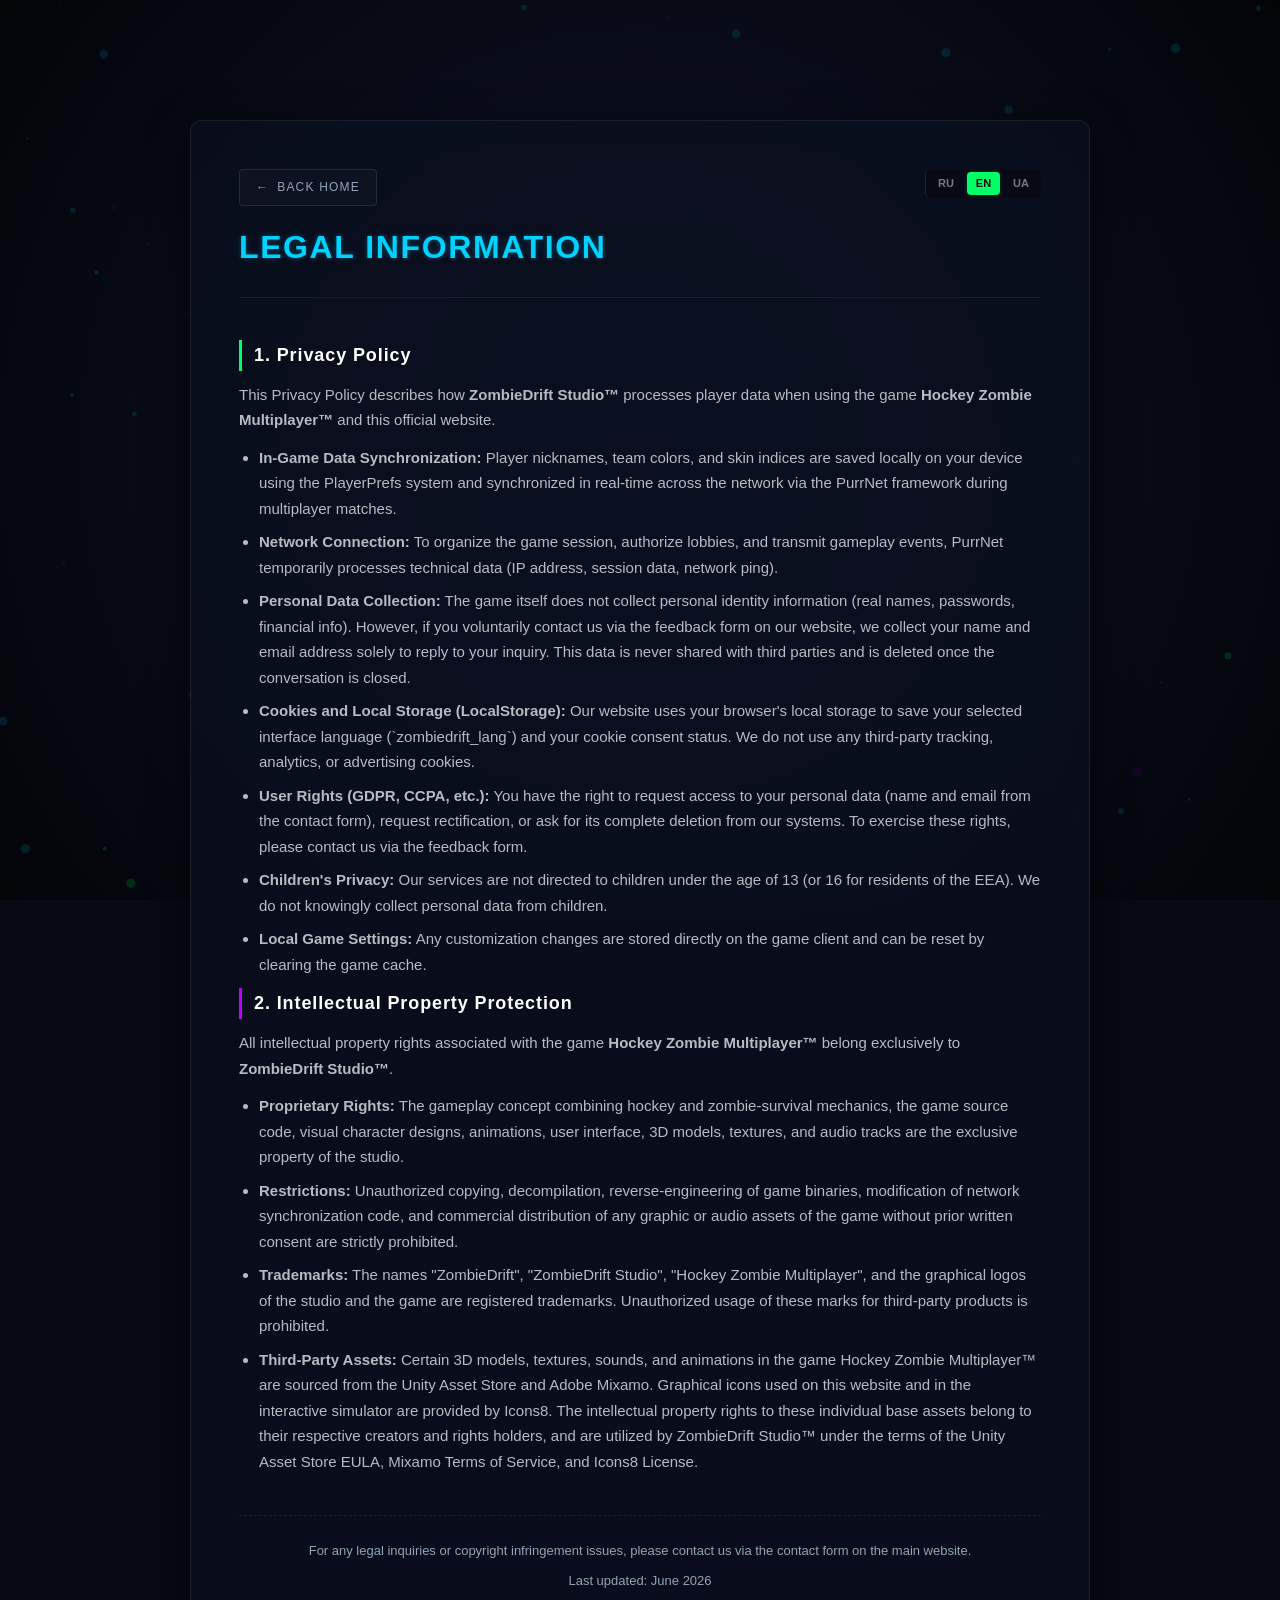
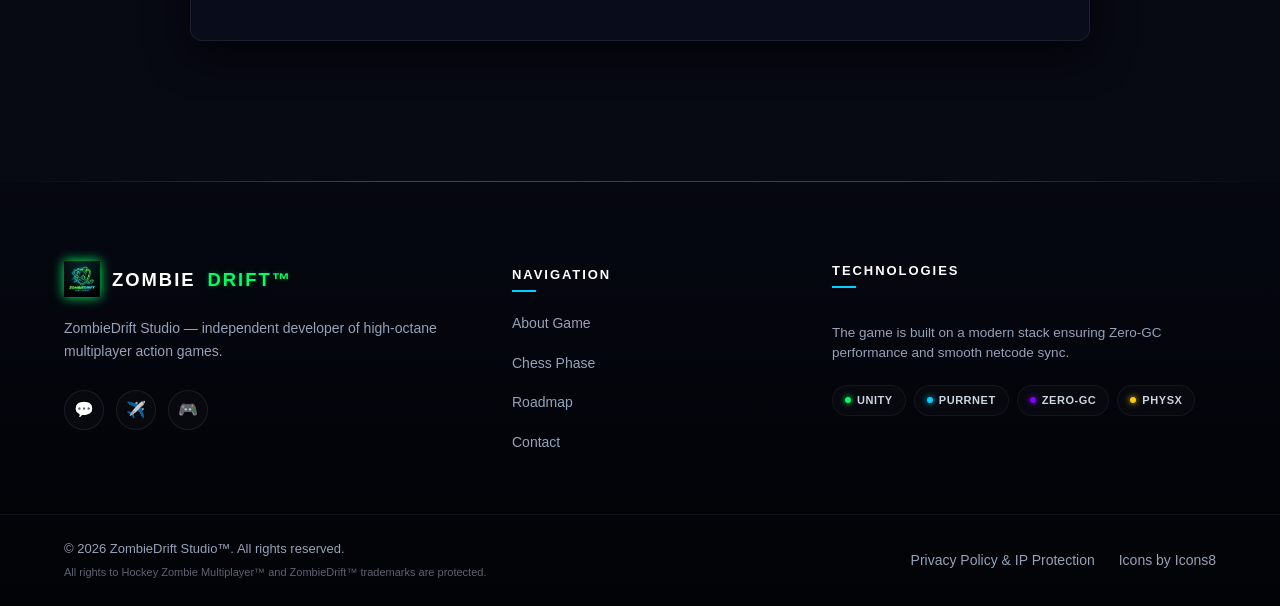
==== commit 4ee6dc64: "docs: update privacy policy content" ====
--- a/privacy.html
+++ b/privacy.html
@@ -57,12 +57,15 @@
                 <div class="legal-content" data-lang-content="ru">
                     <div class="legal-group">
                         <h3>1. Политика конфиденциальности</h3>
-                        <p>Настоящая Политика конфиденциальности описывает, как <strong>ZombieDrift Studio™</strong> обрабатывает данные игроков при использовании игры <strong>Hockey Zombie Multiplayer™</strong>.</p>
-                        <ul>
-                            <li><strong>Синхронизация данных:</strong> Никнеймы игроков, цвета команд и индексы выбранных экипировок (скинов) сохраняются локально на вашем устройстве с помощью системы PlayerPrefs и синхронизируются в реальном времени по сети через фреймворк PurrNet во время мультиплеерных матчей.</li>
+                        <p>Настоящая Политика конфиденциальности описывает, как <strong>ZombieDrift Studio™</strong> обрабатывает данные игроков при использовании игры <strong>Hockey Zombie Multiplayer™</strong> и официального веб-сайта.</p>
+                        <ul>
+                            <li><strong>Синхронизация данных в игре:</strong> Никнеймы игроков, цвета команд и индексы выбранных экипировок (скинов) сохраняются локально на вашем устройстве с помощью системы PlayerPrefs и синхронизируются в реальном времени по сети через фреймворк PurrNet во время мультиплеерных матчей.</li>
                             <li><strong>Сетевое подключение:</strong> Для организации игрового сеанса, авторизации лобби и передачи игровых событий PurrNet временно обрабатывает технические данные (IP-адрес, данные сессии, сетевой пинг).</li>
-                            <li><strong>Персональные данные:</strong> Игра не собирает ваши личные данные, такие как настоящие имена, адреса электронной почты, пароли или финансовую информацию. Все данные авторизации лобби являются обезличенными.</li>
-                            <li><strong>Локальные настройки:</strong> Любые изменения кастомизации сохраняются непосредственно на игровом клиенте и могут быть сброшены путем очистки кэша игры.</li>
+                            <li><strong>Сбор персональных данных:</strong> Игра не собирает личные данные (настоящие имена, пароли, финансовую информацию). Однако, если вы добровольно отправляете сообщение через форму обратной связи на сайте, мы сохраняем ваше имя и адрес электронной почты исключительно для ответа вам. Эти данные не передаются третьим лицам и удаляются после завершения диалога.</li>
+                            <li><strong>Файлы cookie и локальное хранилище (LocalStorage):</strong> Наш сайт использует локальное хранилище вашего браузера для сохранения выбранного языка интерфейса (`zombiedrift_lang`) и факта принятия соглашения о файлах cookie. Мы не используем сторонние отслеживающие, аналитические или рекламные файлы cookie.</li>
+                            <li><strong>Права пользователей (GDPR, CCPA и др.):</strong> Вы имеете право запросить доступ к вашим личным данным (имя и email из формы связи), потребовать их изменения или полного удаления из нашей почтовой системы. Для этого отправьте запрос через форму обратной связи на сайте.</li>
+                            <li><strong>Конфиденциальность несовершеннолетних:</strong> Продукты студии не предназначены для детей младше 13 лет (или 16 лет для жителей Европейской экономической зоны). Мы сознательно не собираем персональные данные детей.</li>
+                            <li><strong>Локальные настройки игры:</strong> Любые изменения кастомизации сохраняются непосредственно на игровом клиенте и могут быть сброшены путем очистки кэша игры.</li>
                         </ul>
                     </div>
 
@@ -87,12 +90,15 @@
                 <div class="legal-content" data-lang-content="en" style="display:none;">
                     <div class="legal-group">
                         <h3>1. Privacy Policy</h3>
-                        <p>This Privacy Policy describes how <strong>ZombieDrift Studio™</strong> processes player data when using the game <strong>Hockey Zombie Multiplayer™</strong>.</p>
-                        <ul>
-                            <li><strong>Data Synchronization:</strong> Player nicknames, team colors, and skin indices are saved locally on your device using the PlayerPrefs system and synchronized in real-time across the network via the PurrNet framework during multiplayer matches.</li>
+                        <p>This Privacy Policy describes how <strong>ZombieDrift Studio™</strong> processes player data when using the game <strong>Hockey Zombie Multiplayer™</strong> and this official website.</p>
+                        <ul>
+                            <li><strong>In-Game Data Synchronization:</strong> Player nicknames, team colors, and skin indices are saved locally on your device using the PlayerPrefs system and synchronized in real-time across the network via the PurrNet framework during multiplayer matches.</li>
                             <li><strong>Network Connection:</strong> To organize the game session, authorize lobbies, and transmit gameplay events, PurrNet temporarily processes technical data (IP address, session data, network ping).</li>
-                            <li><strong>Personal Data:</strong> The game does not collect personal identity information, such as real names, email addresses, passwords, or financial information. All lobby authentication details are anonymous.</li>
-                            <li><strong>Local Settings:</strong> Any customization changes are stored directly on the game client and can be reset by clearing the game cache.</li>
+                            <li><strong>Personal Data Collection:</strong> The game itself does not collect personal identity information (real names, passwords, financial info). However, if you voluntarily contact us via the feedback form on our website, we collect your name and email address solely to reply to your inquiry. This data is never shared with third parties and is deleted once the conversation is closed.</li>
+                            <li><strong>Cookies and Local Storage (LocalStorage):</strong> Our website uses your browser's local storage to save your selected interface language (`zombiedrift_lang`) and your cookie consent status. We do not use any third-party tracking, analytics, or advertising cookies.</li>
+                            <li><strong>User Rights (GDPR, CCPA, etc.):</strong> You have the right to request access to your personal data (name and email from the contact form), request rectification, or ask for its complete deletion from our systems. To exercise these rights, please contact us via the feedback form.</li>
+                            <li><strong>Children's Privacy:</strong> Our services are not directed to children under the age of 13 (or 16 for residents of the EEA). We do not knowingly collect personal data from children.</li>
+                            <li><strong>Local Game Settings:</strong> Any customization changes are stored directly on the game client and can be reset by clearing the game cache.</li>
                         </ul>
                     </div>
 
@@ -117,12 +123,15 @@
                 <div class="legal-content" data-lang-content="ua" style="display:none;">
                     <div class="legal-group">
                         <h3>1. Політика конфіденційності</h3>
-                        <p>Ця Політика конфіденційності описує, як <strong>ZombieDrift Studio™</strong> обробляє дані гравців при використанні гри <strong>Hockey Zombie Multiplayer™</strong>.</p>
-                        <ul>
-                            <li><strong>Синхронізація даних:</strong> Нікнейми гравців, кольори команд та індекси обраних екіпірувань (скінів) зберігаються локально на вашому пристрої за допомогою системи PlayerPrefs та синхронізуються в реальному часі через мережу за допомогою фреймворку PurrNet під час мультиплеєрних матчів.</li>
+                        <p>Ця Політика конфіденційності описує, як <strong>ZombieDrift Studio™</strong> обробляє дані гравців при використанні гри <strong>Hockey Zombie Multiplayer™</strong> та офіційного веб-сайту.</p>
+                        <ul>
+                            <li><strong>Синхронізація даних у грі:</strong> Нікнейми гравців, кольори команд та індекси обраних екіпірувань (скінів) зберігаються локально на вашому пристрої за допомогою системи PlayerPrefs та синхронізуються в реальному часі через мережу за допомогою фреймворку PurrNet під час мультиплеєрних матчів.</li>
                             <li><strong>Мережеве підключення:</strong> Для організації ігрового сеансу, авторизації лобі та передачі ігрових подій PurrNet тимчасово обробляє технічні дані (IP-адреса, дані сесії, мережевий пінг).</li>
-                            <li><strong>Персональні дані:</strong> Гра не збирає ваші особисті дані, такі як справжні імена, адреси електронної пошти, паролі чи фінансову інформацію. Всі дані авторизації лобі є знеособленими.</li>
-                            <li><strong>Локальні налаштування:</strong> Будь-які зміни кастомізації зберігаються безпосередньо на ігровому клієнті та можуть бути скинуті шляхом очищення кешу гри.</li>
+                            <li><strong>Збір персональних даних:</strong> Гра не збирає особисті дані (справжні імена, паролі, фінансову інформацію). Однак, якщо ви добровільно надсилаєте повідомлення через форму зворотного зв'язку на сайті, ми зберігаємо ваше ім'я та адресу електронної пошти виключно для відповіді вам. Ці дані не передаються третім особам і видаляються після завершення діалогу.</li>
+                            <li><strong>Файли cookie та локальне сховище (LocalStorage):</strong> Наш сайт використовує локальне сховище вашого браузера для збереження обраної мови інтерфейсу (`zombiedrift_lang`) та факту прийняття згоди на використання файлів cookie. Ми не використовуємо сторонні відстежувальні, аналітичні або рекламні файли cookie.</li>
+                            <li><strong>Права користувачів (GDPR, CCPA тощо):</strong> Ви маєте право запросити доступ до ваших особистих даних (ім'я та email з форми зв'язку), вимагати їх зміни або повного видалення з нашої поштової системи. Для цього надішліть запит через форму зворотного зв'язку на сайті.</li>
+                            <li><strong>Конфіденційність неповнолітніх:</strong> Продукти студії не призначені для дітей віком до 13 років (або 16 років для мешканців Європейської економічної зони). Ми свідомо не збираємо персональні дані дітей.</li>
+                            <li><strong>Локальні налаштування гри:</strong> Будь-які зміни кастомізації зберігаються безпосередньо на ігровому клієнті та можуть бути скинуті шляхом очищення кешу гри.</li>
                         </ul>
                     </div>
 
